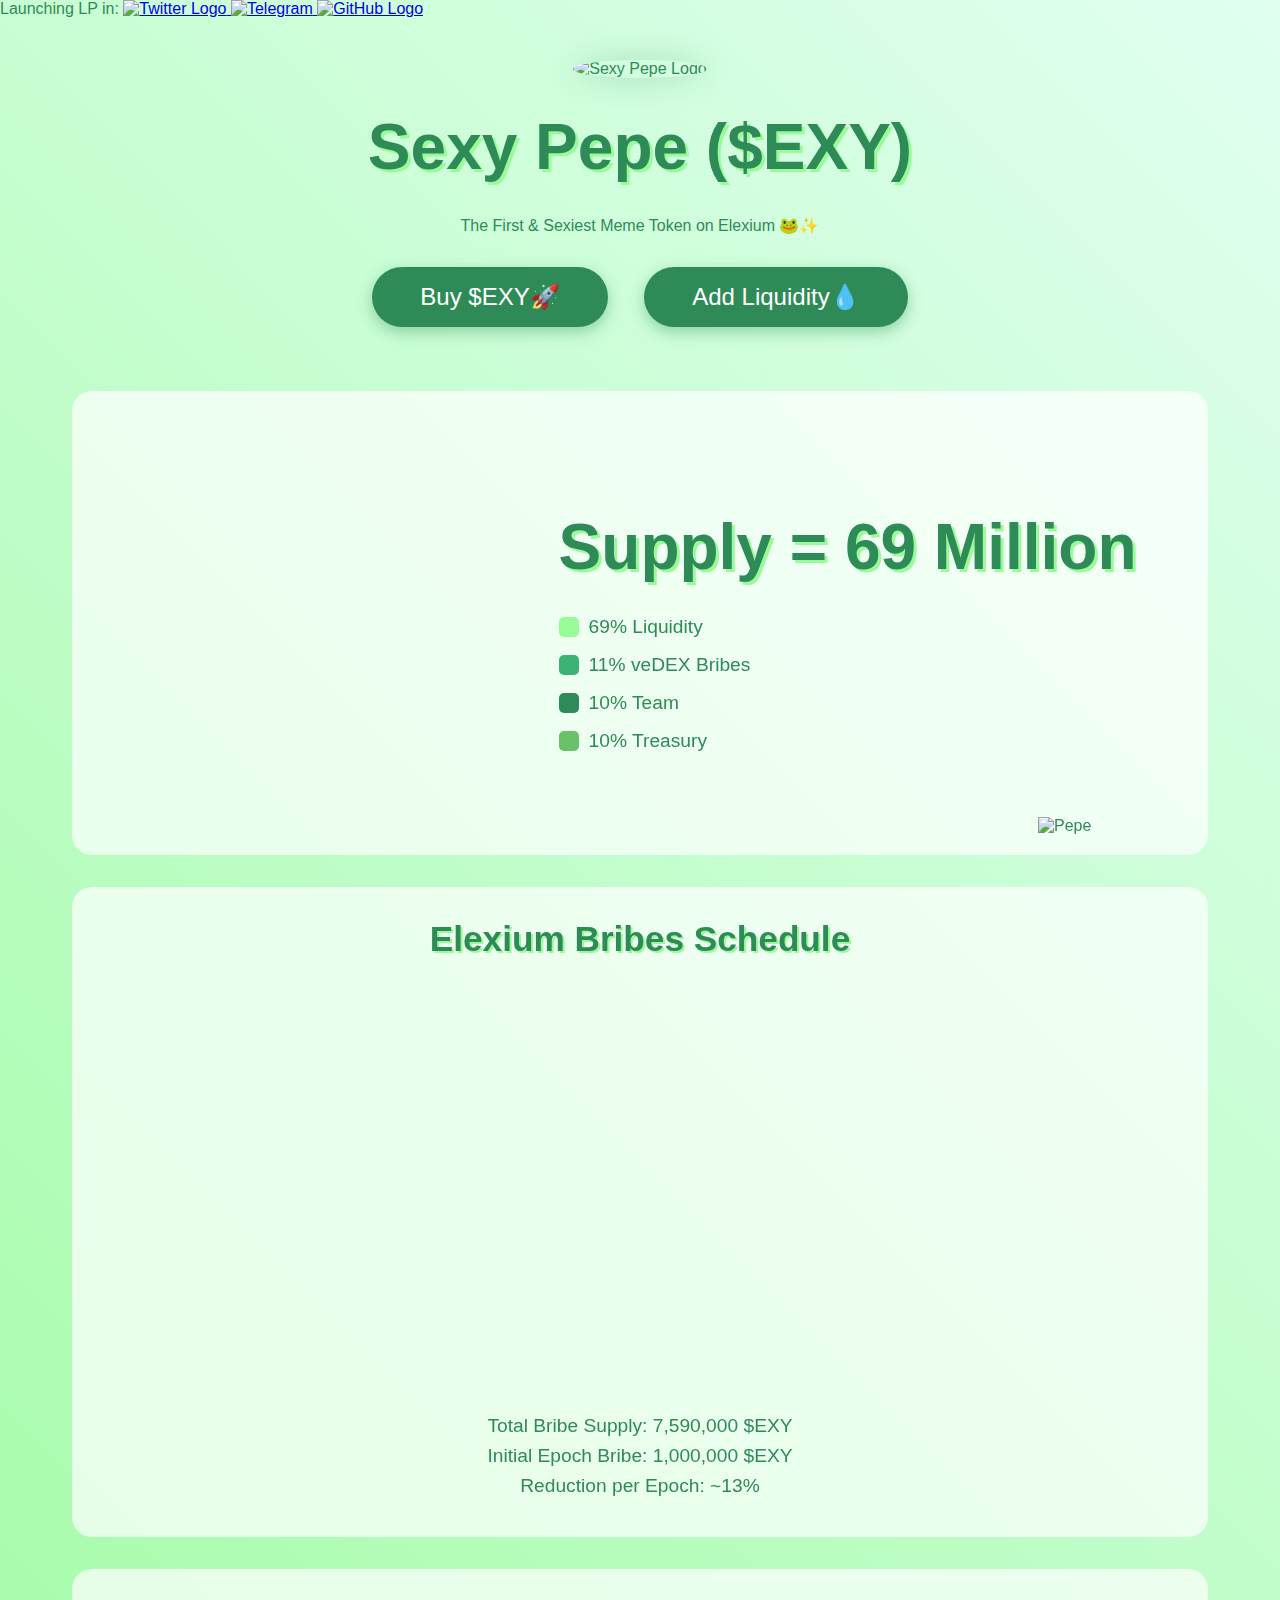
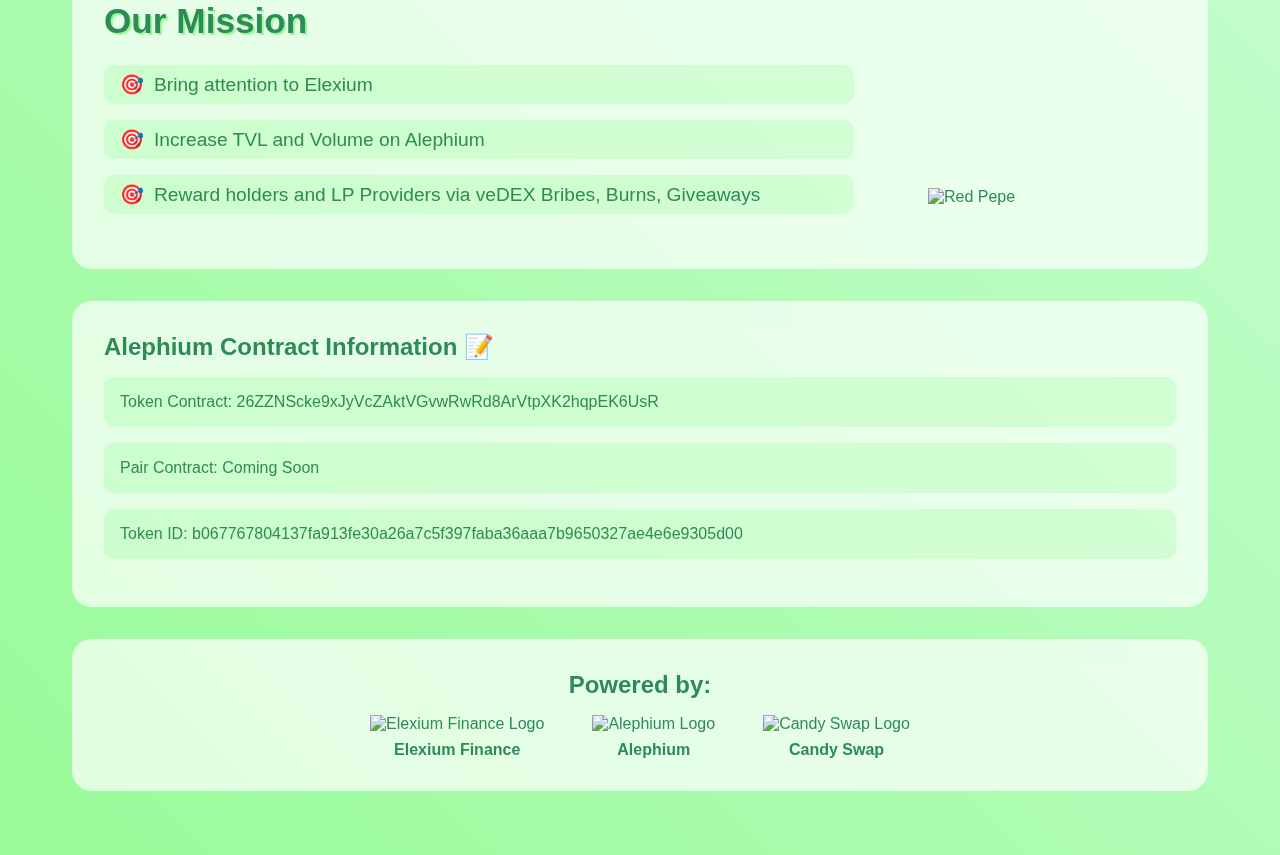
==== index.html @ bc7f22e4 "Update index.html" ====
<!DOCTYPE html>
<html lang="en">
    
<head>
    <meta charset="UTF-8">
    <meta name="viewport" content="width=device-width, initial-scale=1.0">
    <title>$EXY | Sexy Pepe</title>

    <!-- External Scripts and Styles -->
    <script src="https://cdnjs.cloudflare.com/ajax/libs/Chart.js/3.9.1/chart.min.js"></script>
    <link rel="stylesheet" href="./styles.css">

    <!-- Favicon and Apple Touch Icon -->
    <link rel="shortcut icon" type="image/x-icon" href="https://github.com/wizard-ron17/rondex/blob/main/400x400.png?raw=true">
    <link rel="apple-touch-icon" sizes="180x180" href="https://github.com/wizard-ron17/rondex/blob/main/400x400.png?raw=true">

    <!-- Basic Meta Tags for SEO -->
    <meta name="description" content="Explore $EXY, the hottest token Alephium!">
    <meta name="keywords" content="Sexy Pepe, meme token, cryptocurrency, $EXY">
    <meta name="author" content="ron_kda">

    <!-- Open Graph Meta Tags (for Social Media Embeds) -->
    <meta property="og:type" content="website">
    <meta property="og:url" content="https://example.com/page-url">
    <meta property="og:title" content="Sexy Pepe | $EXY">
    <meta property="og:description" content="Explore $EXY, the hottest token Alephium!">
    <meta property="og:image" content="https://github.com/wizard-ron17/rondex/blob/main/SexyPepeCard.png?raw=true">
    <meta property="og:site_name" content="$EXY - Sexy Pepe Token">
    <meta property="og:locale" content="en_US">

    <!-- Twitter Card Meta Tags -->
    <meta name="twitter:card" content="summary_large_image">
    <meta name="twitter:url" content="https://sexy-pepe.xyz">
    <meta name="twitter:title" content="Sexy Pepe | $EXY">
    <meta name="twitter:description" content="Explore $EXY, the hottest token Alephium!">
    <meta name="twitter:image" content="https://github.com/wizard-ron17/rondex/blob/main/SexyPepeCard.png?raw=true">
    <meta name="twitter:site" content="@SexyPepeALPH">

</head>

    
<body>
  <div class="banner">
        <span>Launching LP in: </span><span id="countdown"></span>
        
        <!-- Social Links -->
        <a href="https://x.com/sexypepealph" target="_blank" aria-label="Twitter">
            <img src="https://loodibee.com/wp-content/uploads/Twitter-X-Logo.png" alt="Twitter Logo" class="social-icon">
        </a>
        <a href="https://t.me/sexypepealph" target="_blank" aria-label="Telegram">
            <img src="https://vladsydorchuk.github.io/htmlcssjs_introduce/images/telegram.png" alt="Telegram" class="social-icon">
        </a>
        <a href="https://github.com/wizard-ron17/SexyPepe/tree/main" target="_blank" aria-label="GitHub">
            <img src="https://cdn-icons-png.flaticon.com/512/25/25231.png" alt="GitHub Logo" class="social-icon">
        </a>
    </div>

    <div class="container">
        
        <div class="hero">
            <img src="https://github.com/alephium/token-list/blob/master/logos/EXY.png?raw=true" alt="Sexy Pepe Logo" class="logo">
            <h1>Sexy Pepe ($EXY)</h1>
            <p class="subtitle">The First & Sexiest Meme Token on Elexium 🐸✨</p>
        </div>
      
        <div style="text-align: center;">
            <a href="https://www.elexium.finance/swap?tokenB=26ZZNScke9xJyVcZAktVGvwRwRd8ArVtpXK2hqpEK6UsR" class="buy-button">Buy $EXY🚀</a>
            <a href="https://www.elexium.finance/liquidity?tokenA=28LgMeQGdvtXfsvWhpNNVx1DoSiz7TzrATv9qxMQP5is9&tokenB=b067767804137fa913fe30a26a7c5f397faba36aaa7b9650327ae4e6e9305d00&stable=false" class="buy-button">Add Liquidity💧</a>
        </div>

        <div class="tokenomics">
    <div class="chart-container">
        <canvas id="tokenomicsChart"></canvas>
    </div>
    <div class="tokenomics-legend">
        <h1>Supply = 69 Million</h1>
        <div class="legend-item">
            <div class="legend-color" style="background: #98FB98"></div>
            <span>69% Liquidity</span>
        </div>
        <div class="legend-item">
            <div class="legend-color" style="background: #3CB371"></div>
            <span>11% veDEX Bribes</span>
        </div>
        <div class="legend-item">
            <div class="legend-color" style="background: #2E8B57"></div>
            <span>10% Team</span>
        </div>
        <div class="legend-item">
            <div class="legend-color" style="background: #69c269"></div>
            <span>10% Treasury</span>
        </div>
    </div>
    <img src="https://github.com/wizard-ron17/rondex/blob/main/naked-pepe.png?raw=true" alt="Pepe" class="pepe-image">
</div>
      
      <!-- Add this after the hero section -->

<!-- Add this before the contracts section -->
<div class="bribes-section">
    <h2>Elexium Bribes Schedule</h2>
    <div class="chart-wrapper">
        <canvas id="bribesChart"></canvas>
    </div>
    <div class="bribes-info">
        <p>Total Bribe Supply: 7,590,000 $EXY</p>
        <p>Initial Epoch Bribe: 1,000,000 $EXY</p>
        <p>Reduction per Epoch: ~13%</p>
    </div>
</div>
      
      <div class="mission">
    <div class="mission-content">
        <h2>Our Mission</h2>
        <ul class="mission-list">
            <li>Bring attention to Elexium</li>
            <li>Increase TVL and Volume on Alephium</li>
            <li>Reward holders and LP Providers via veDEX Bribes, Burns, Giveaways</li>
        </ul>
    </div>
    <img src="https://github.com/wizard-ron17/rondex/blob/main/red-pretty-pepe.png?raw=true" alt="Red Pepe" class="red-pepe">
</div>

        <div class="contracts">
            <h2>Alephium Contract Information 📝</h2>
            <div class="contract-item" onclick="copyToClipboard('26ZZNScke9xJyVcZAktVGvwRwRd8ArVtpXK2hqpEK6UsR')">
                Token Contract: 26ZZNScke9xJyVcZAktVGvwRwRd8ArVtpXK2hqpEK6UsR
            </div>
            <div class="contract-item" onclick="copyToClipboard('Coming Soon')">
                Pair Contract: Coming Soon
            </div>
            <div class="contract-item" onclick="copyToClipboard('b067767804137fa913fe30a26a7c5f397faba36aaa7b9650327ae4e6e9305d00')">
                Token ID: b067767804137fa913fe30a26a7c5f397faba36aaa7b9650327ae4e6e9305d00
            </div>
        </div>

        <div class="powered-by">
            <h2>Powered by:</h2>
            <div class="partners">
                <a href="https://www.elexium.finance/" class="partner">
                    <img src="https://raw.githubusercontent.com/alephium/token-list/master/logos/EX.png" alt="Elexium Finance Logo">
                    <div class="partner-name">Elexium Finance</div>
                </a>
                <a href="https://alephium.org" class="partner">
                    <img src="https://avatars.githubusercontent.com/u/38327433?s=280&v=4" alt="Alephium Logo">
                    <div class="partner-name">Alephium</div>
                </a>
                <a href="https://candyswap.gg" class="partner">
                    <img src="https://candyswap.gg/_next/image?url=%2Ffavicon.png&w=128&q=75" alt="Candy Swap Logo">
                    <div class="partner-name">Candy Swap</div>
                </a>
            </div>
        </div>

    </div>

    <script src="./script.js"></script>
    
</body>
</html>
---- styles.css ----
* {
    margin: 0;
    padding: 0;
    box-sizing: border-box;
    font-family: 'Arial', sans-serif;
}

body {
    background: linear-gradient(45deg, #98FB98, #E0FFF0);
    color: #2E8B57;
    min-height: 100vh;
}

.container {
    max-width: 1200px;
    margin: 0 auto;
    padding: 2rem;
}

.hero {
    text-align: center;
    padding: 0 0;
    animation: float 3s ease-in-out infinite;
}

@keyframes float {
    0% { transform: translateY(0px); }
    50% { transform: translateY(-20px); }
    100% { transform: translateY(0px); }
}

.logo {
    width: 200px;
    height: 200px;
    margin: 0 auto;
    margin-top: 10px;
    border-radius: 50%;
    box-shadow: 0 0 30px rgba(46,139,87,0.3);
}

h1 {
    font-size: 4rem;
    margin: 2rem 0;
    text-shadow: 3px 3px 0px #98FB98;
}

.tokenomics {
    background: rgba(255,255,255,0.7);
    backdrop-filter: blur(10px);
    border-radius: 20px;
    padding: 2rem;
    margin: 2rem 0;
    display: flex;
    align-items: center;
    justify-content: space-around;
    flex-wrap: wrap;
    position: relative;
}
      
.pepe-image {
    position: absolute;
    bottom: 20px;
    right: 20px;
    width: 150px;
    height: auto;
    pointer-events: none;  /* Prevents image from interfering with interactions */
    z-index: 1;  /* Ensures image stays above other content */
}

.chart-container {
    width: 400px;
    height: 400px;
    position: relative;
}

.tokenomics-legend {
    padding: 2rem;
}

/* Add to your existing CSS */
.social-links {
    display: flex;
    justify-content: center;
    gap: 2rem;
    margin: 2rem 0;
}

.social-button {
    display: flex;
    align-items: center;
    gap: 0.5rem;
    padding: 0.8rem 2rem;
    background: #2E8B57;
    color: white;
    text-decoration: none;
    border-radius: 50px;
    transition: all 0.3s;
    box-shadow: 0 5px 15px rgba(46,139,87,0.4);
}

.social-button:hover {
    transform: translateY(-3px);
    box-shadow: 0 8px 20px rgba(46,139,87,0.6);
}

.social-button img {
    width: 24px;
    height: 24px;
}

.bribes-section {
    background: rgba(255,255,255,0.7);
    backdrop-filter: blur(10px);
    border-radius: 20px;
    padding: 2rem;
    margin: 2rem 0;
}

.bribes-section h2 {
    text-align: center;
    color: #2E8B57;
    font-size: 2.2rem;
    margin-bottom: 1.5rem;
    text-shadow: 2px 2px 0px #98FB98;
}

.chart-wrapper {
    width: 100%;
    height: 400px;
    position: relative;
    margin-bottom: 2rem;
}

.bribes-info {
    text-align: center;
    font-size: 1.2rem;
    color: #2E8B57;
}

.bribes-info p {
    margin: 0.5rem 0;
}

/* Mobile styles */
@media (max-width: 768px) {
    .social-links {
        flex-direction: column;
        align-items: center;
        gap: 1rem;
    }

    .social-button {
        width: 80%;
        justify-content: center;
    }

    .chart-wrapper {
        height: 300px;
    }

    .bribes-section h2 {
        font-size: 1.8rem;
    }

    .bribes-info {
        font-size: 1rem;
    }
}
      
.mission {
    background: rgba(255,255,255,0.7);
    backdrop-filter: blur(10px);
    border-radius: 20px;
    padding: 2rem;
    margin: 2rem 0;
    position: relative;
    overflow: hidden;
    min-height: 300px;
}

.mission-content {
    position: relative;
    z-index: 2;
    max-width: 70%;
}

.mission h2 {
    color: #2E8B57;
    font-size: 2.2rem;
    margin-bottom: 1.5rem;
    text-shadow: 2px 2px 0px #98FB98;
}

.mission-list {
    list-style: none;
}

.mission-list li {
    display: flex;
    align-items: center;
    margin: 1rem 0;
    font-size: 1.2rem;
    color: #2E8B57;
    padding: 0.5rem 1rem;
    background: rgba(152,251,152,0.3);
    border-radius: 10px;
    transition: transform 0.3s ease;
}

.mission-list li:hover {
    transform: translateX(10px);
}

.mission-list li::before {
    content: "🎯";
    margin-right: 10px;
}

.red-pepe {
    position: absolute;
    top: 76%;
    right: 30px;
    transform: translateY(-50%);
    width: 250px;
    height: auto;
    z-index: 1;
}

.legend-item {
    display: flex;
    align-items: center;
    margin: 1rem 0;
    font-size: 1.2rem;
}

.legend-color {
    width: 20px;
    height: 20px;
    margin-right: 10px;
    border-radius: 5px;
}

.contracts {
    background: rgba(255,255,255,0.7);
    backdrop-filter: blur(10px);
    border-radius: 20px;
    padding: 2rem;
    margin: 2rem 0;
}

.contract-item {
    background: rgba(152,251,152,0.3);
    padding: 1rem;
    border-radius: 10px;
    margin: 1rem 0;
    cursor: pointer;
    transition: all 0.3s;
    word-break: break-all;
}

.contract-item:hover {
    background: rgba(152,251,152,0.5);
}

.buy-button {
    display: inline-block;
    padding: 1rem 3rem;
    font-size: 1.5rem;
    background: #2E8B57;
    color: white;
    text-decoration: none;
    border-radius: 50px;
    margin: 2rem 1rem;
    transition: all 0.3s;
    box-shadow: 0 5px 15px rgba(46,139,87,0.4);
}

.buy-button:hover {
    transform: translateY(-3px);
    box-shadow: 0 8px 20px rgba(46,139,87,0.6);
}

.powered-by {
    background: rgba(255,255,255,0.7);
    backdrop-filter: blur(10px);
    border-radius: 20px;
    padding: 2rem;
    margin: 2rem 0;
    text-align: center;
}

.partners {
    display: flex;
    justify-content: center;
    align-items: center;
    gap: 3rem;
    margin-top: 1rem;
}

.partner {
    text-decoration: none;
    color: #2E8B57;
    transition: transform 0.3s;
}

.partner:hover {
    transform: scale(1.1);
}

.partner img {
    width: 100px;
    height: 100px;
    object-fit: contain;
    margin-bottom: 0.5rem;
}

.partner-name {
    text-align: center;
    font-weight: bold;
}

/* Mobile Styles */
@media (max-width: 768px) {
    .container {
        padding: 1rem;
    }

    h1 {
        font-size: 2.5rem;
        margin: 1rem 0;
    }

    .logo {
        width: 150px;
        height: 150px;
    }

    .chart-container {
        width: 100%;
        max-width: 300px;
        height: 300px;
    }

    .tokenomics {
        padding: 1rem;
        flex-direction: column;
        align-items: center;
    }
  
    .pepe-image {
            width: 100px;
            bottom: 10px;
            right: 10px;
    }

    .tokenomics-legend {
        padding: 1rem 0;
        width: 100%;
        text-align: left;
    }

    .tokenomics-legend h1 {
        font-size: 1.8rem;
    }

    .legend-item {
        font-size: 1rem;
    }
  
    .mission-content {
        max-width: 100%;
    }

    .mission h2 {
        font-size: 1.8rem;
    }

    .mission-list li {
        font-size: 1rem;
    }

    .red-pepe {
        width: 120px;
        top: 15%;
    }

    .buy-button {
        padding: 0.8rem 2rem;
        font-size: 1.2rem;
        margin: 1rem 0.5rem;
        display: inline-block;
        width: calc(50% - 1rem);
        text-align: center;
    }

    .partners {
        gap: 1.5rem;
    }

    .partner img {
        width: 80px;
        height: 80px;
    }

    .partner-name {
        font-size: 0.9rem;
    }

    .contracts {
        padding: 1rem;
    }

    .contract-item {
        padding: 0.8rem;
        font-size: 0.9rem;
        word-break: break-all;
        white-space: normal;
        overflow-wrap: break-word;
    }
}

@media (max-width: 480px) {
    h1 {
        font-size: 2rem;
    }

    .logo {
        width: 120px;
        height: 120px;
    }

    .buy-button {
        width: 100%;
        margin: 0.5rem 0;
    }

    .partner img {
        width: 60px;
        height: 60px;
    }

    .chart-container {
        height: 250px;
        max-width: 280px;
    }

    .tokenomics-legend h1 {
        font-size: 1.5rem;
    }
}
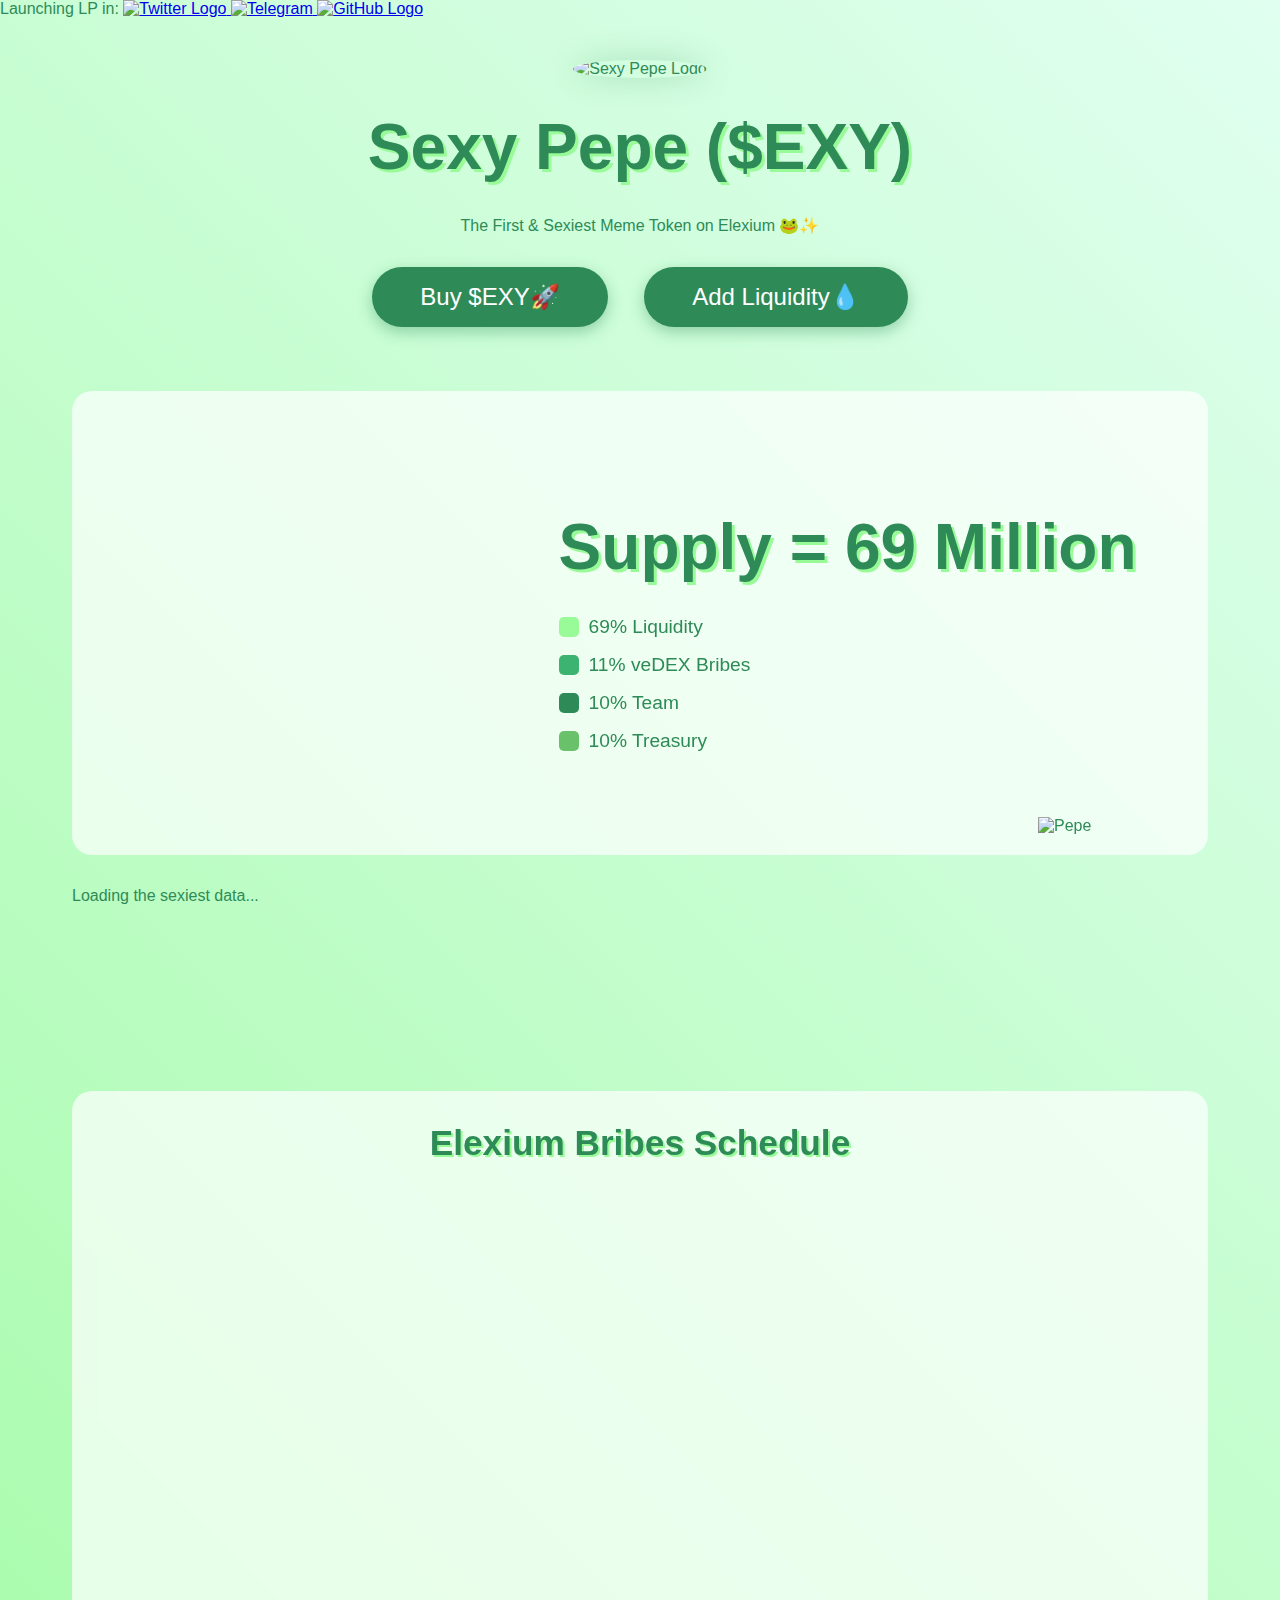
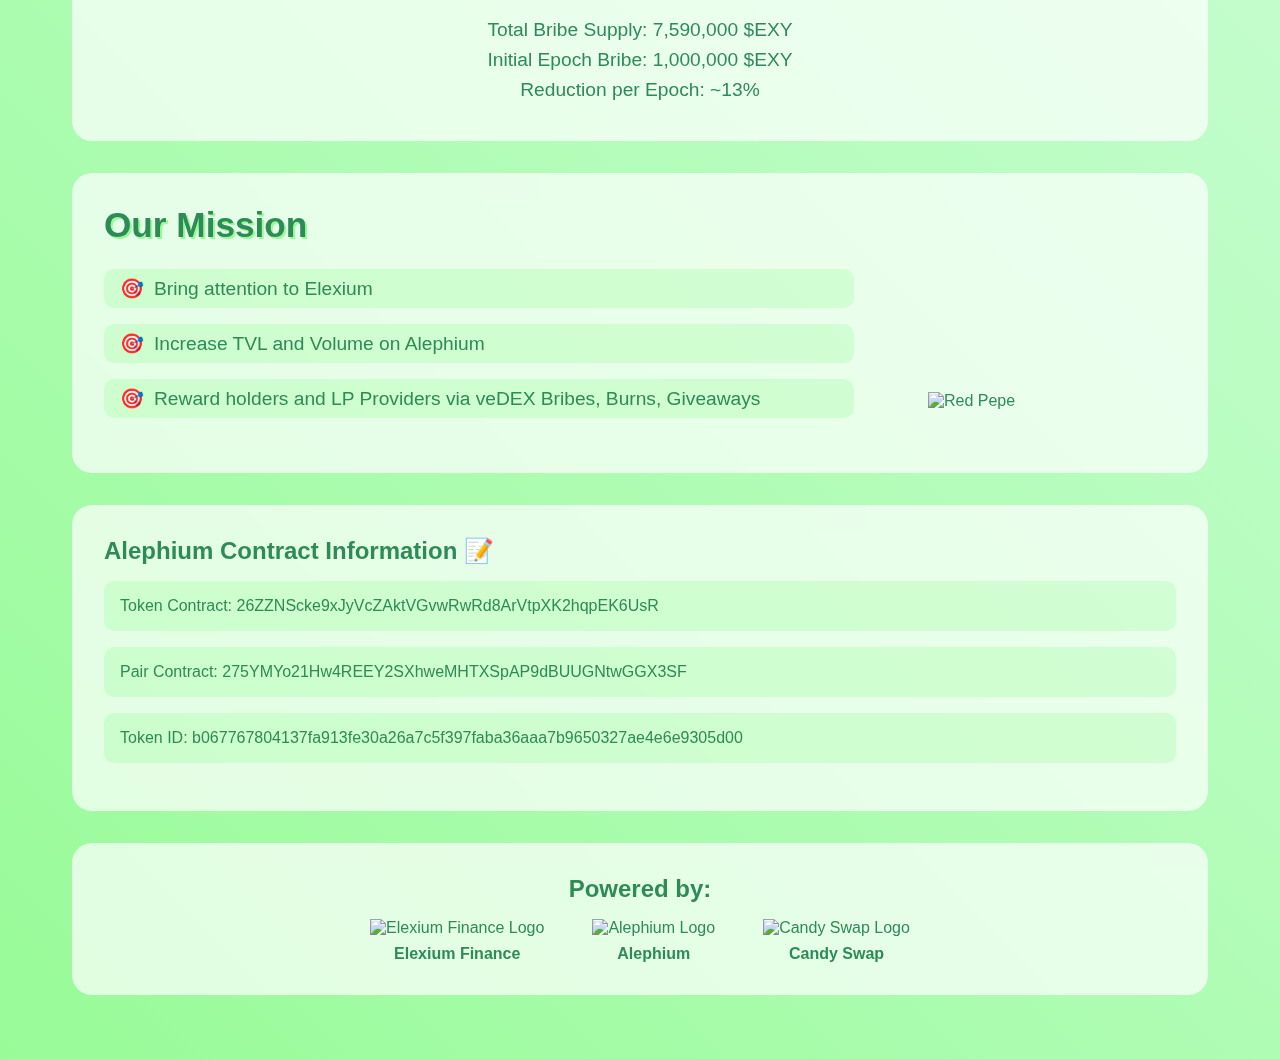
==== commit d74f438b: "price chart" ====
--- a/index.html
+++ b/index.html
@@ -65,7 +65,7 @@
       
         <div style="text-align: center;">
             <a href="https://www.elexium.finance/swap?tokenB=26ZZNScke9xJyVcZAktVGvwRwRd8ArVtpXK2hqpEK6UsR" class="buy-button">Buy $EXY🚀</a>
-            <a href="https://www.elexium.finance/liquidity?tokenA=28LgMeQGdvtXfsvWhpNNVx1DoSiz7TzrATv9qxMQP5is9&tokenB=b067767804137fa913fe30a26a7c5f397faba36aaa7b9650327ae4e6e9305d00&stable=false" class="buy-button">Add Liquidity💧</a>
+            <a href="https://www.elexium.finance/liquidity/add?tokenA=26ZZNScke9xJyVcZAktVGvwRwRd8ArVtpXK2hqpEK6UsR&tokenB=28LgMeQGdvtXfsvWhpNNVx1DoSiz7TzrATv9qxMQP5is9&stable=false" class="buy-button">Add Liquidity💧</a>
         </div>
 
         <div class="tokenomics">
@@ -94,7 +94,11 @@
     <img src="https://github.com/wizard-ron17/rondex/blob/main/naked-pepe.png?raw=true" alt="Pepe" class="pepe-image">
 </div>
       
-      <!-- Add this after the hero section -->
+<!-- Price Chart -->
+<div class="price-container">
+        <div id="loading" class="loading">Loading the sexiest data...</div>
+        <canvas id="priceChart"></canvas>
+    </div>
 
 <!-- Add this before the contracts section -->
 <div class="bribes-section">
@@ -126,8 +130,8 @@
             <div class="contract-item" onclick="copyToClipboard('26ZZNScke9xJyVcZAktVGvwRwRd8ArVtpXK2hqpEK6UsR')">
                 Token Contract: 26ZZNScke9xJyVcZAktVGvwRwRd8ArVtpXK2hqpEK6UsR
             </div>
-            <div class="contract-item" onclick="copyToClipboard('Coming Soon')">
-                Pair Contract: Coming Soon
+            <div class="contract-item" onclick="copyToClipboard('275YMYo21Hw4REEY2SXhweMHTXSpAP9dBUUGNtwGGX3SF')">
+                Pair Contract: 275YMYo21Hw4REEY2SXhweMHTXSpAP9dBUUGNtwGGX3SF
             </div>
             <div class="contract-item" onclick="copyToClipboard('b067767804137fa913fe30a26a7c5f397faba36aaa7b9650327ae4e6e9305d00')">
                 Token ID: b067767804137fa913fe30a26a7c5f397faba36aaa7b9650327ae4e6e9305d00
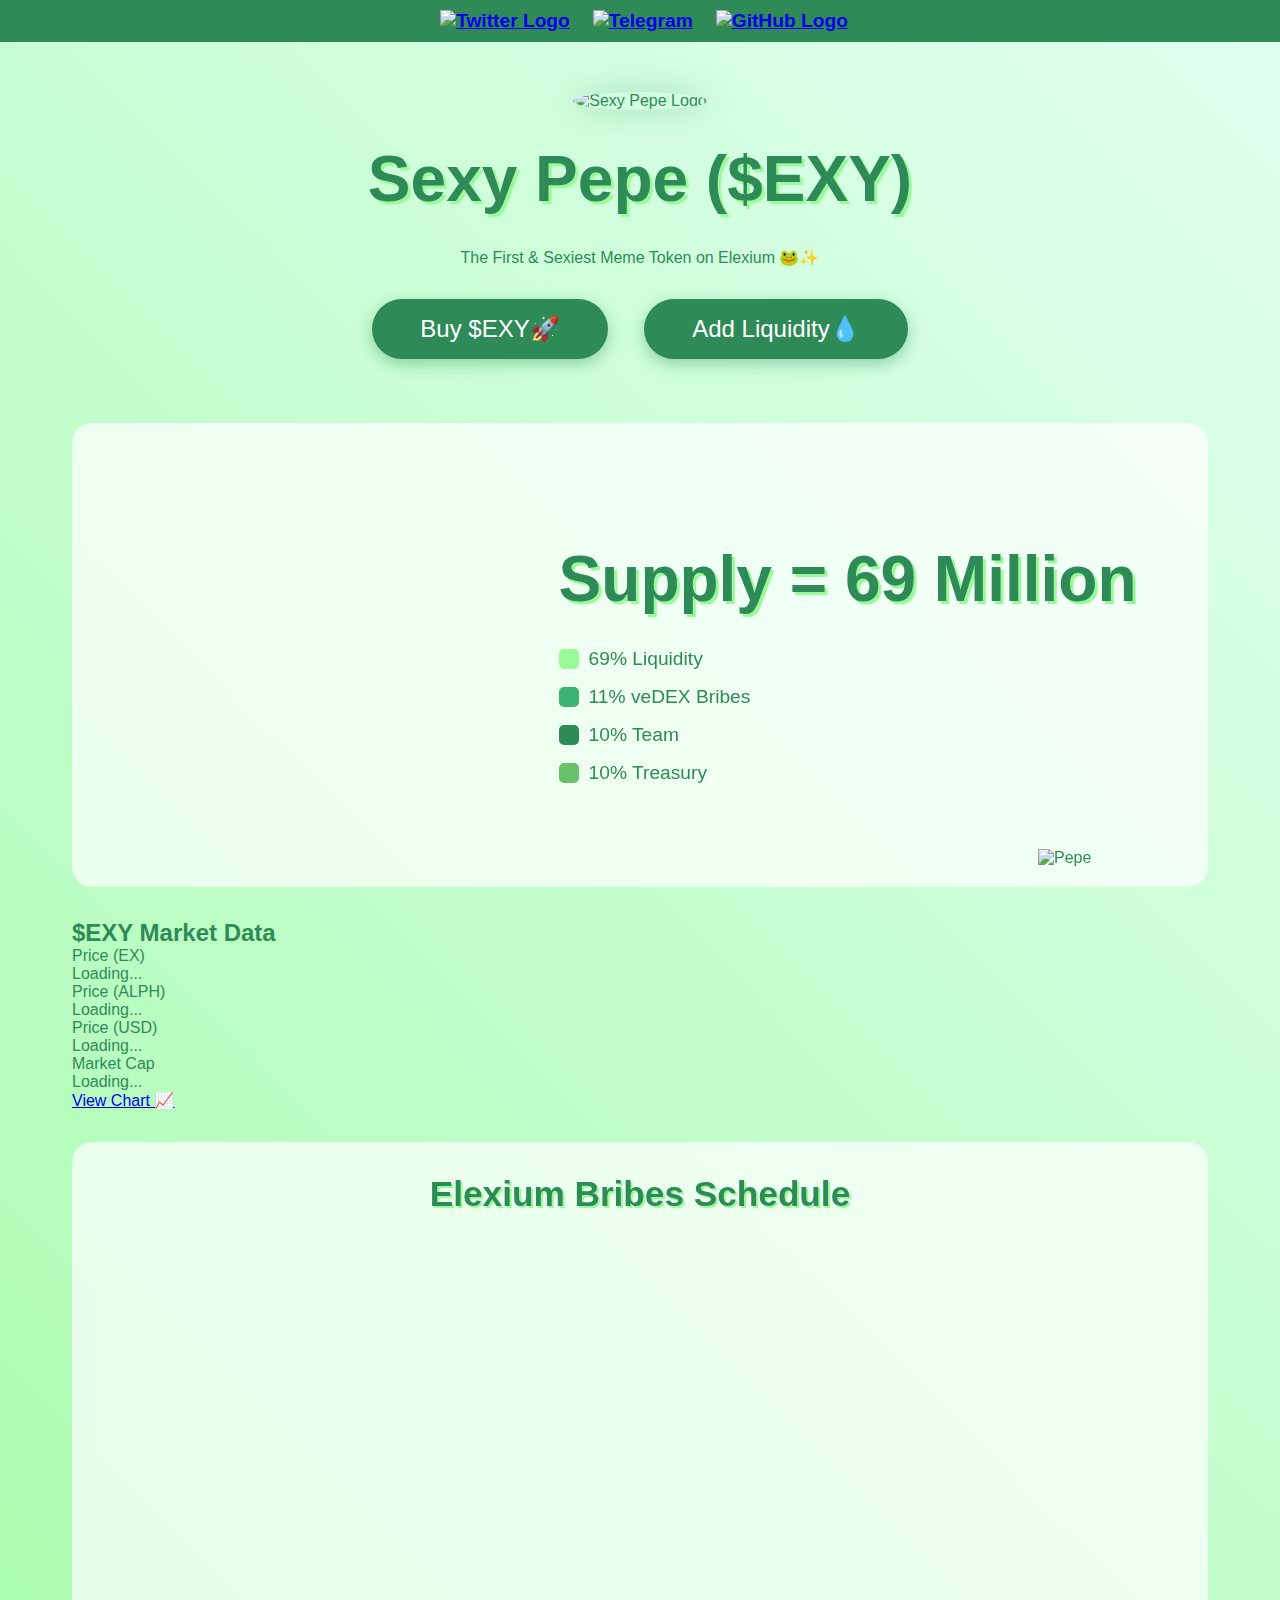
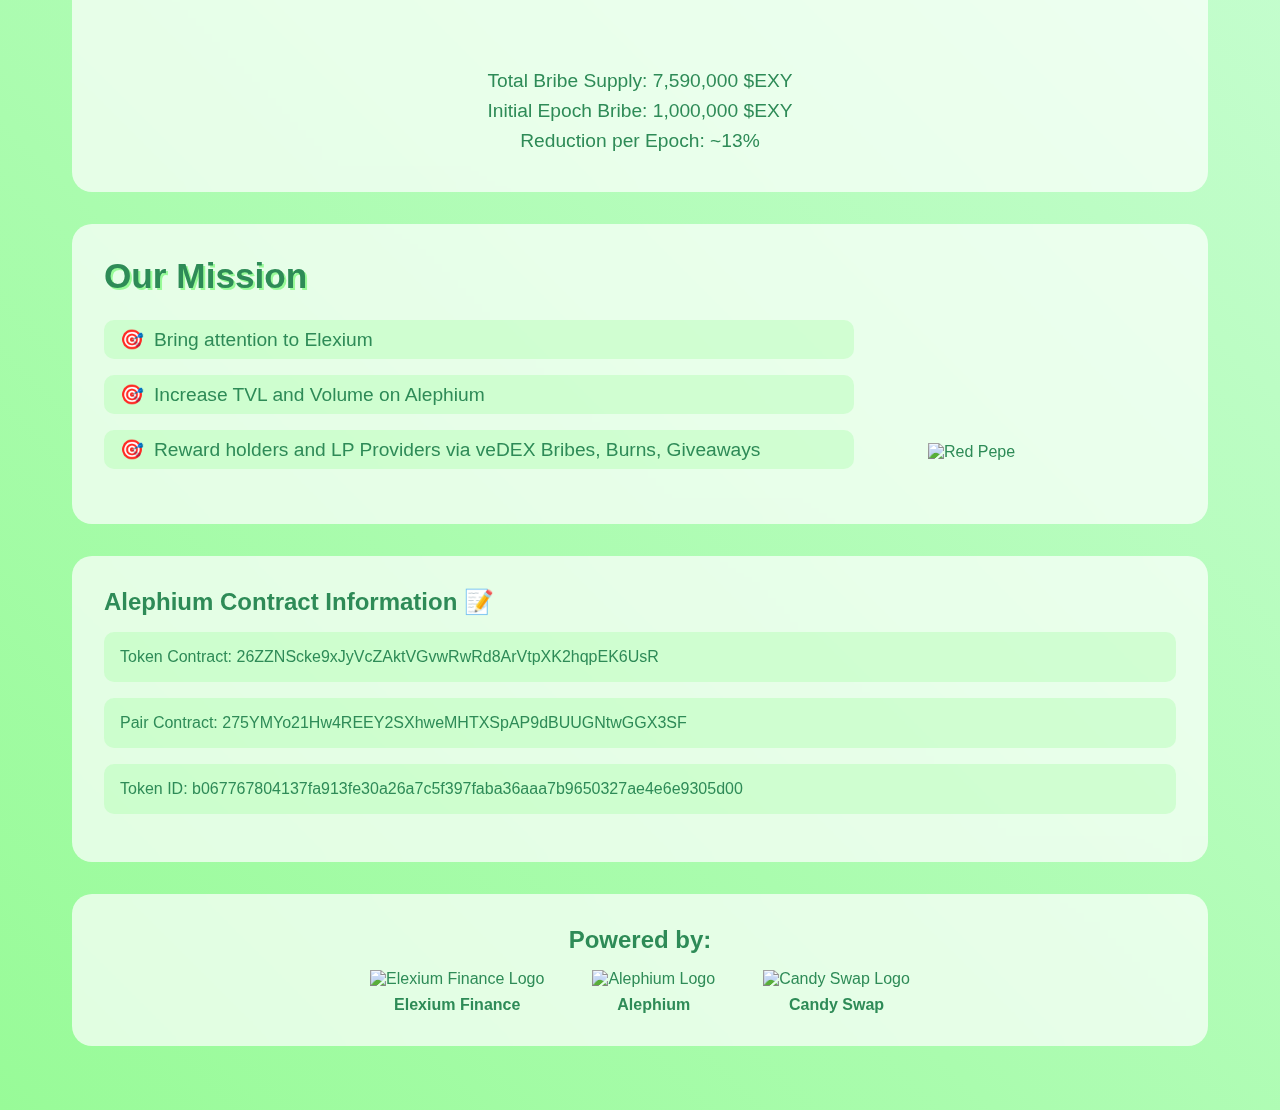
==== commit 0f66cb41: "price container" ====
--- a/index.html
+++ b/index.html
@@ -41,7 +41,6 @@
     
 <body>
   <div class="banner">
-        <span>Launching LP in: </span><span id="countdown"></span>
         
         <!-- Social Links -->
         <a href="https://x.com/sexypepealph" target="_blank" aria-label="Twitter">
@@ -93,12 +92,34 @@
     </div>
     <img src="https://github.com/wizard-ron17/rondex/blob/main/naked-pepe.png?raw=true" alt="Pepe" class="pepe-image">
 </div>
-      
-<!-- Price Chart -->
-<div class="price-container">
-        <div id="loading" class="loading">Loading the sexiest data...</div>
-        <canvas id="priceChart"></canvas>
+           
+<!-- Marketcap -->
+<div class="mc-container">
+    <h2>$EXY Market Data</h2>
+    <div class="price-grid">
+        <div class="price-card">
+            <div class="price-label">Price (EX)</div>
+            <div class="price-value" id="exy-price-ex">Loading...</div>
+        </div>
+        <div class="price-card">
+            <div class="price-label">Price (ALPH)</div>
+            <div class="price-value" id="exy-price-alph">Loading...</div>
+        </div>
+        <div class="price-card">
+            <div class="price-label">Price (USD)</div>
+            <div class="price-value" id="exy-price-usd">Loading...</div>
+        </div>
+        <div class="price-card">
+            <div class="price-label">Market Cap</div>
+            <div class="price-value" id="market-cap">Loading...</div>
+        </div>
     </div>
+    <div class="chart-button-container">
+        <a href="https://sexy-pepe.xyz/chart/" class="chart-button">
+            View Chart 📈
+        </a>
+    </div>
+</div>     
 
 <!-- Add this before the contracts section -->
 <div class="bribes-section">
--- a/styles.css
+++ b/styles.css
@@ -11,6 +11,37 @@
     min-height: 100vh;
 }
 
+/* Banner Style */
+.banner {
+    background-color: #2E8B57;
+    color: #fff;
+    text-align: center;
+    padding: 10px;
+    font-size: 1.2rem;
+    font-weight: bold;
+    position: fixed;
+    width: 100%;
+    top: 0;
+    z-index: 2;
+    display: flex;
+    justify-content: center;
+    align-items: center;
+    gap: 15px; /* Space between countdown and icons */
+}
+
+/* Style for social icons */
+.social-icon {
+    width: 24px; /* Adjust icon size as needed */
+    height: 24px;
+    margin-left: 8px;
+    cursor: pointer;
+    transition: transform 0.2s ease;
+}
+
+.social-icon:hover {
+    transform: scale(1.1);
+}
+
 .container {
     max-width: 1200px;
     margin: 0 auto;
@@ -20,6 +51,7 @@
 .hero {
     text-align: center;
     padding: 0 0;
+  padding-top: 50px;
     animation: float 3s ease-in-out infinite;
 }
 
@@ -77,36 +109,22 @@
     padding: 2rem;
 }
 
-/* Add to your existing CSS */
-.social-links {
-    display: flex;
-    justify-content: center;
-    gap: 2rem;
-    margin: 2rem 0;
-}
-
-.social-button {
-    display: flex;
-    align-items: center;
-    gap: 0.5rem;
-    padding: 0.8rem 2rem;
-    background: #2E8B57;
-    color: white;
-    text-decoration: none;
-    border-radius: 50px;
-    transition: all 0.3s;
-    box-shadow: 0 5px 15px rgba(46,139,87,0.4);
-}
-
-.social-button:hover {
-    transform: translateY(-3px);
-    box-shadow: 0 8px 20px rgba(46,139,87,0.6);
-}
-
-.social-button img {
-    width: 24px;
-    height: 24px;
-}
+.price-container {
+            background: rgba(255, 255, 255, 0.9);
+            border-radius: 16px;
+            width: 100%;
+            max-width: 1200px;
+            height: 400px;
+            padding: 1rem;
+            margin: 2rem 0;
+            box-shadow: 0 2px 10px rgba(0, 0, 0, 0.05);
+        }
+        .loading {
+            text-align: center;
+            padding: 10px;
+            color: #4b7355;
+            font-family: Arial, sans-serif;
+        }
 
 .bribes-section {
     background: rgba(255,255,255,0.7);
@@ -324,6 +342,11 @@
     .container {
         padding: 1rem;
     }
+  
+    .banner {
+        font-size: 1rem;
+  
+    }
 
     h1 {
         font-size: 2.5rem;
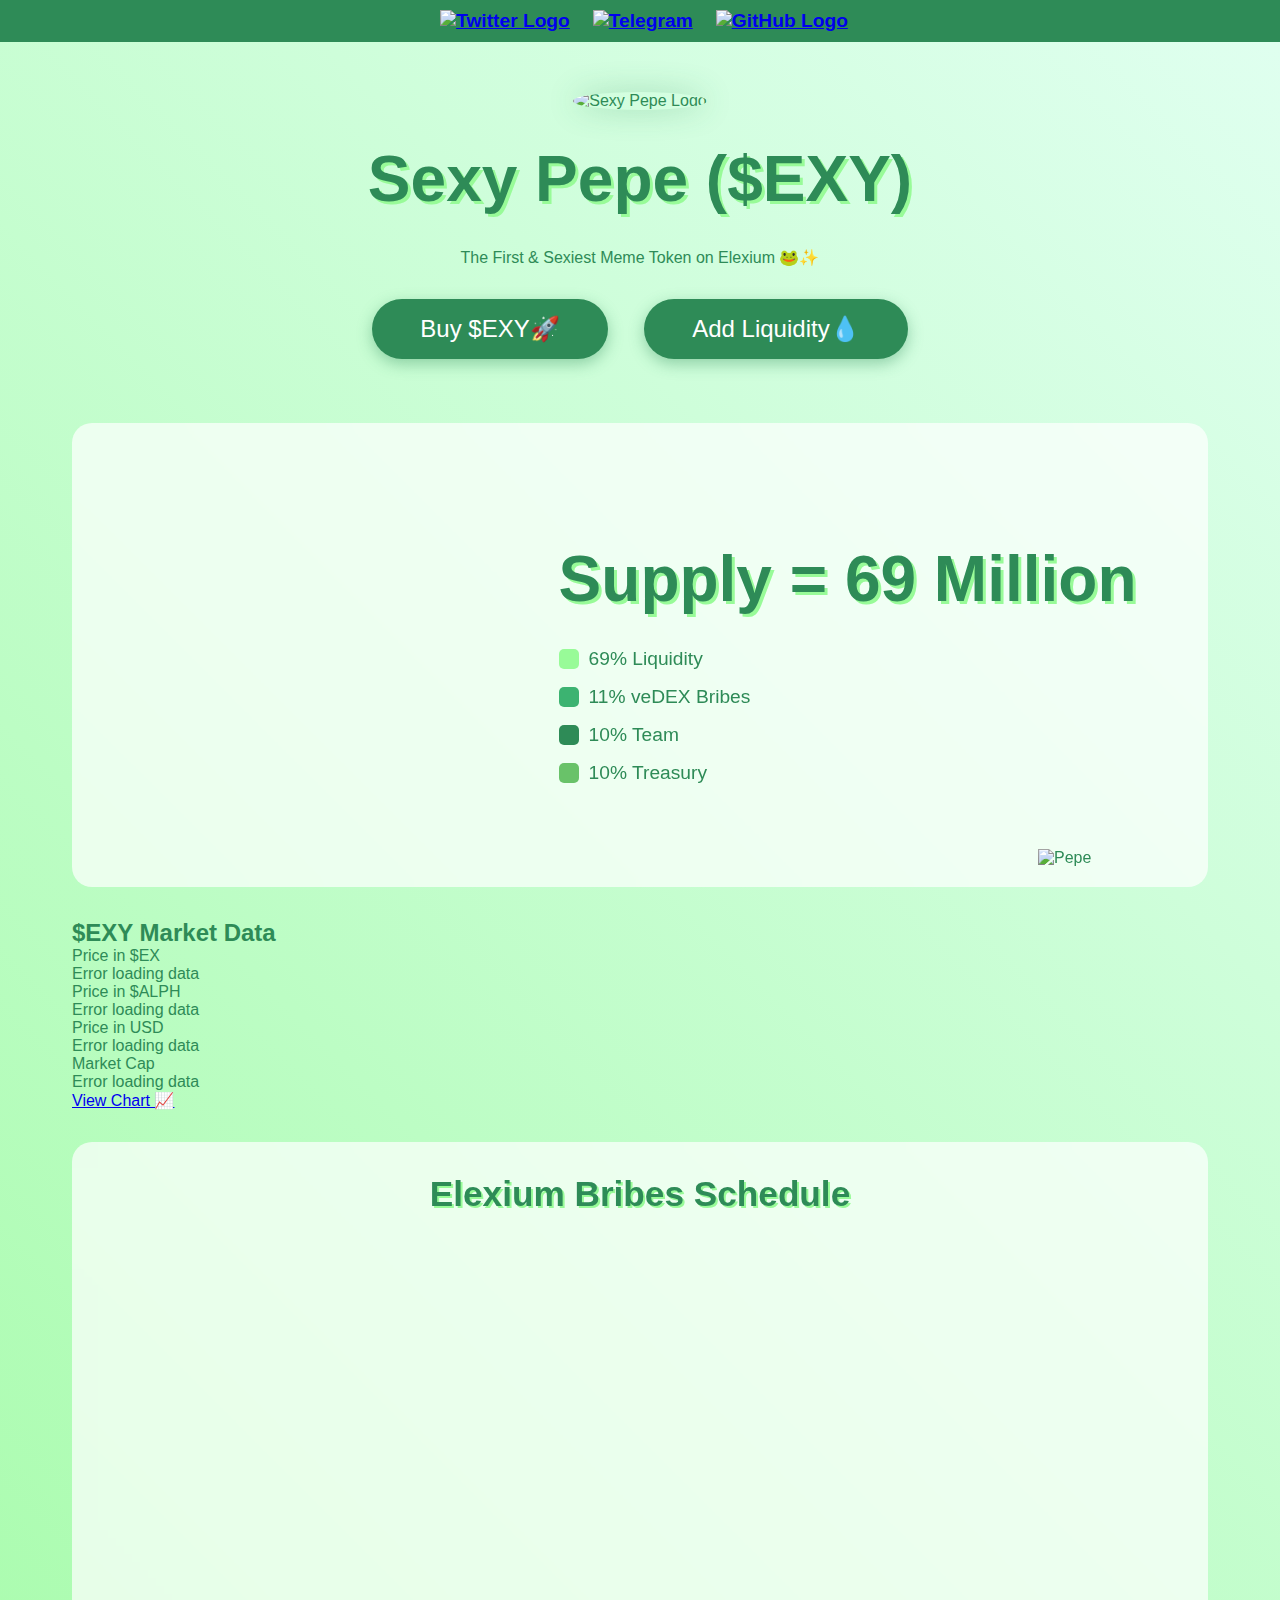
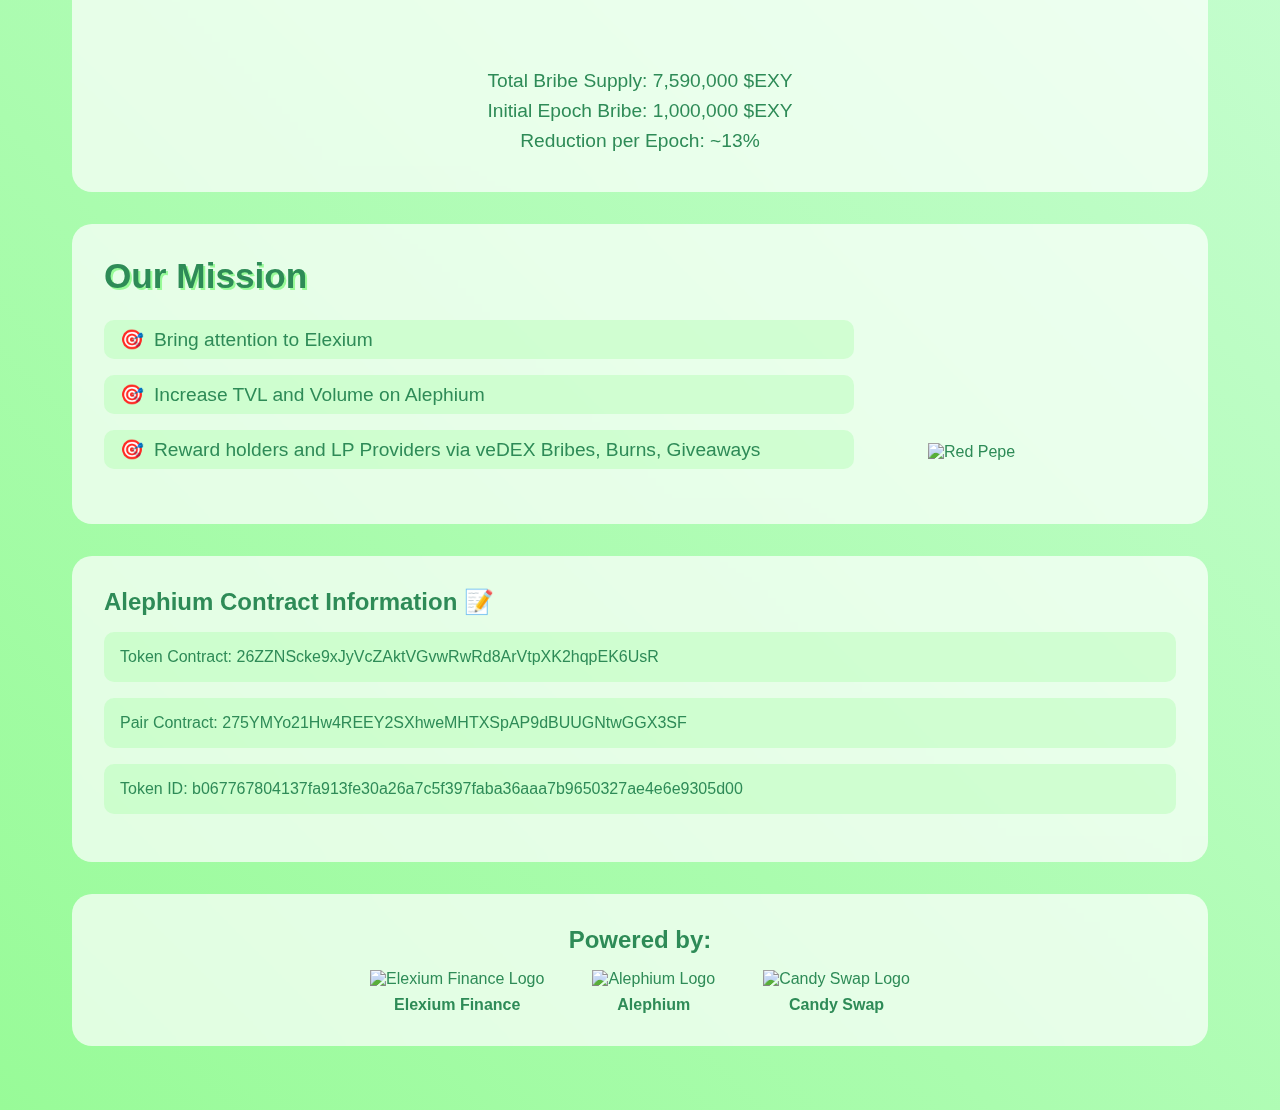
==== commit 3d4e15f9: "Update index.html" ====
--- a/index.html
+++ b/index.html
@@ -98,15 +98,15 @@
     <h2>$EXY Market Data</h2>
     <div class="price-grid">
         <div class="price-card">
-            <div class="price-label">Price (EX)</div>
+            <div class="price-label">Price in $EX</div>
             <div class="price-value" id="exy-price-ex">Loading...</div>
         </div>
         <div class="price-card">
-            <div class="price-label">Price (ALPH)</div>
+            <div class="price-label">Price in $ALPH</div>
             <div class="price-value" id="exy-price-alph">Loading...</div>
         </div>
         <div class="price-card">
-            <div class="price-label">Price (USD)</div>
+            <div class="price-label">Price in USD</div>
             <div class="price-value" id="exy-price-usd">Loading...</div>
         </div>
         <div class="price-card">
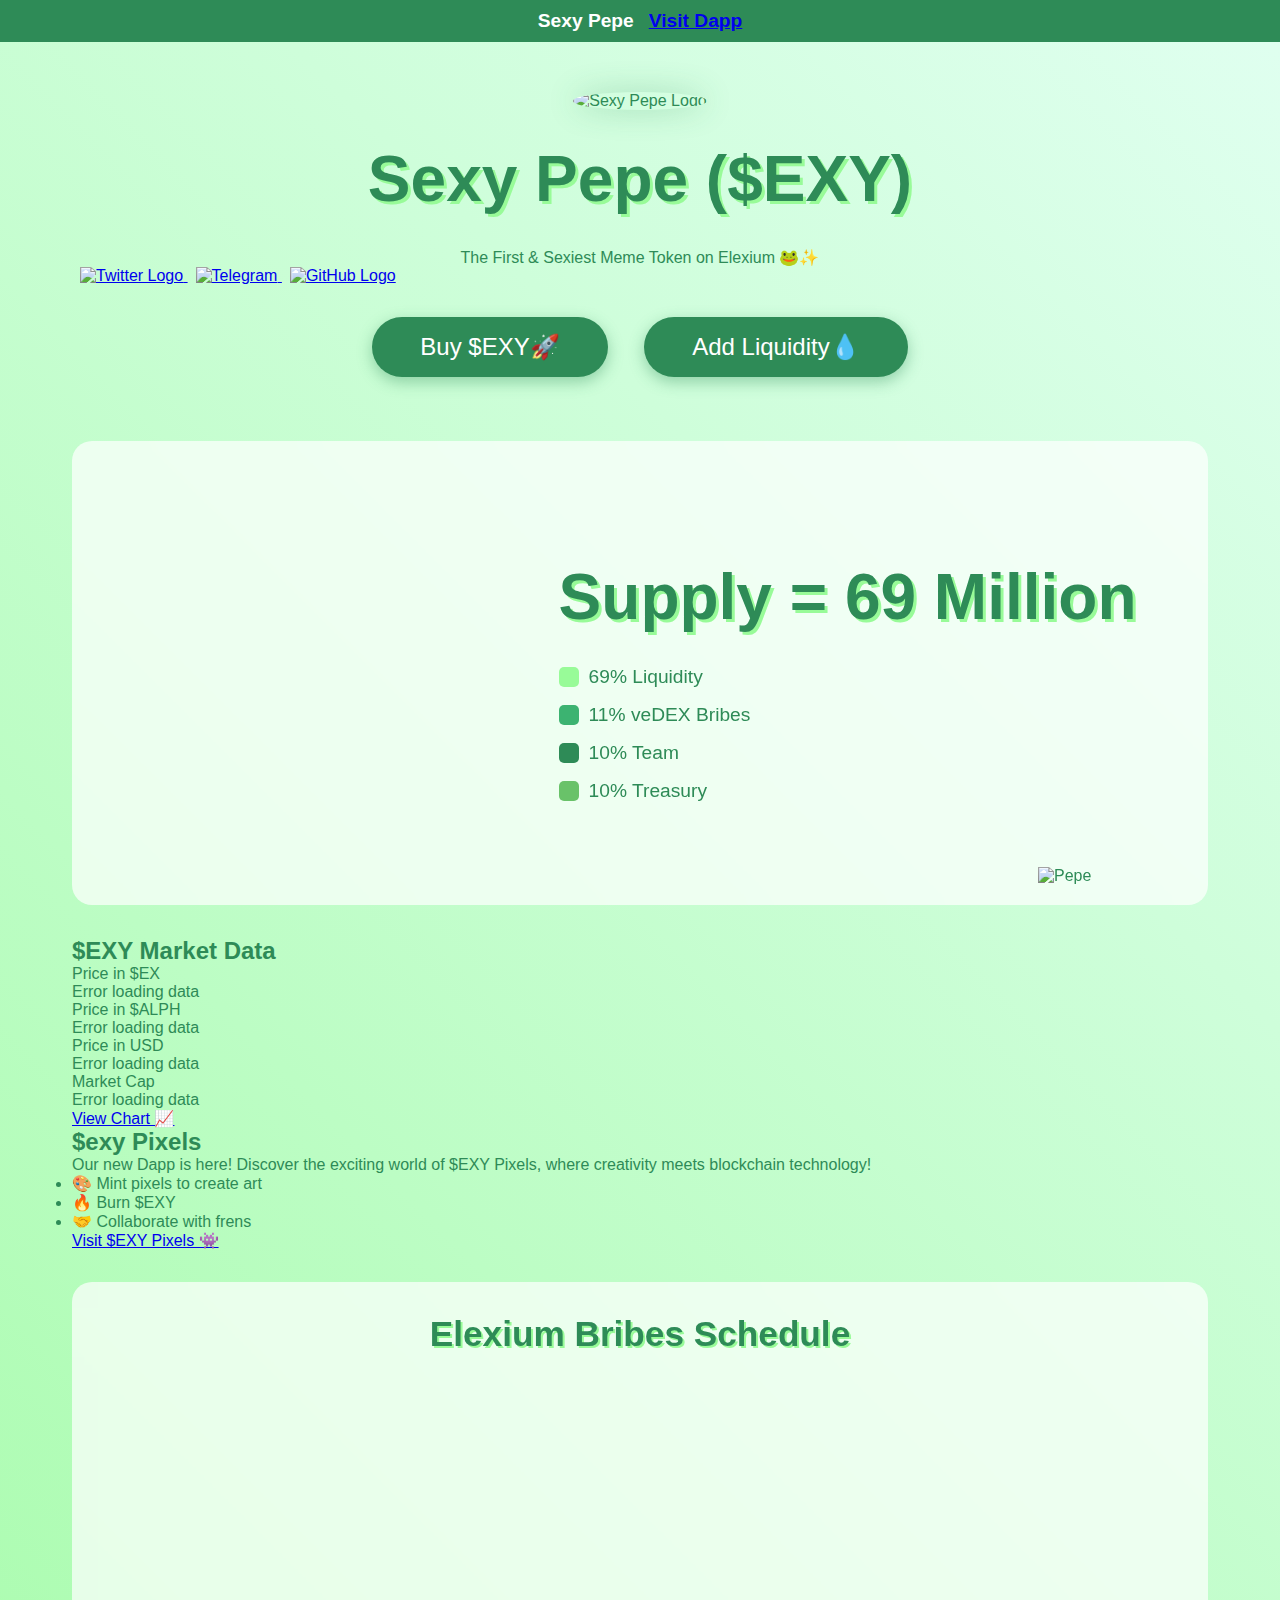
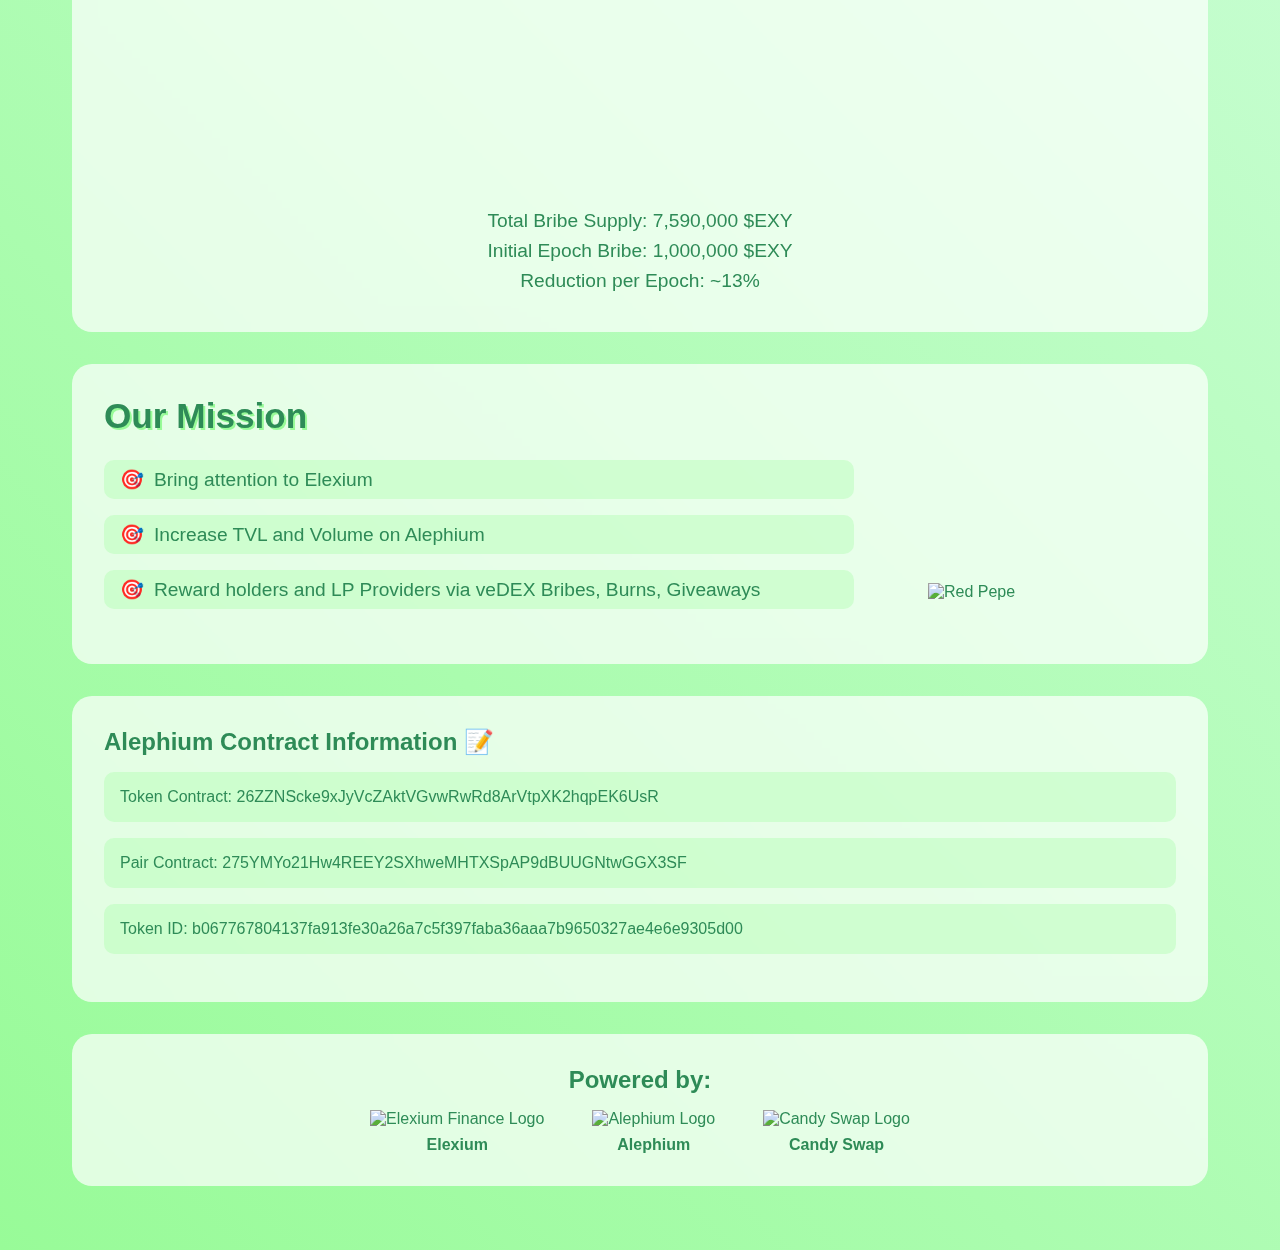
==== commit c43892e1: "Update index.html" ====
--- a/index.html
+++ b/index.html
@@ -23,7 +23,7 @@
     <meta property="og:type" content="website">
     <meta property="og:url" content="https://example.com/page-url">
     <meta property="og:title" content="Sexy Pepe | $EXY">
-    <meta property="og:description" content="Explore $EXY, the hottest token Alephium!">
+    <meta property="og:description" content="Explore $EXY, the hottest token on Alephium!">
     <meta property="og:image" content="https://github.com/wizard-ron17/rondex/blob/main/SexyPepeCard.png?raw=true">
     <meta property="og:site_name" content="$EXY - Sexy Pepe Token">
     <meta property="og:locale" content="en_US">
@@ -41,18 +41,11 @@
     
 <body>
   <div class="banner">
+
+    <h0 style="font-family: 'Genty', sans-serif;">Sexy Pepe</h0>
+    <a href="https://pixels.sexy-pepe.xyz" class="visit-dapp-button">Visit Dapp</a>
         
-        <!-- Social Links -->
-        <a href="https://x.com/sexypepealph" target="_blank" aria-label="Twitter">
-            <img src="https://loodibee.com/wp-content/uploads/Twitter-X-Logo.png" alt="Twitter Logo" class="social-icon">
-        </a>
-        <a href="https://t.me/sexypepealph" target="_blank" aria-label="Telegram">
-            <img src="https://vladsydorchuk.github.io/htmlcssjs_introduce/images/telegram.png" alt="Telegram" class="social-icon">
-        </a>
-        <a href="https://github.com/wizard-ron17/SexyPepe/tree/main" target="_blank" aria-label="GitHub">
-            <img src="https://cdn-icons-png.flaticon.com/512/25/25231.png" alt="GitHub Logo" class="social-icon">
-        </a>
-    </div>
+  </div>
 
     <div class="container">
         
@@ -61,6 +54,18 @@
             <h1>Sexy Pepe ($EXY)</h1>
             <p class="subtitle">The First & Sexiest Meme Token on Elexium 🐸✨</p>
         </div>
+
+        <div class="social-links">
+            <a href="https://x.com/sexypepealph" target="_blank" aria-label="Twitter" class="social-icon">
+                <img src="https://loodibee.com/wp-content/uploads/Twitter-X-Logo.png" alt="Twitter Logo">
+            </a>
+            <a href="https://t.me/sexypepealph" target="_blank" aria-label="Telegram" class="social-icon">
+                <img src="https://vladsydorchuk.github.io/htmlcssjs_introduce/images/telegram.png" alt="Telegram">
+            </a>
+            <a href="https://github.com/wizard-ron17/SexyPepe/tree/main" target="_blank" aria-label="GitHub" class="social-icon">
+                <img src="https://cdn-icons-png.flaticon.com/512/25/25231.png" alt="GitHub Logo">
+            </a>
+        </div>
       
         <div style="text-align: center;">
             <a href="https://www.elexium.finance/swap?tokenB=26ZZNScke9xJyVcZAktVGvwRwRd8ArVtpXK2hqpEK6UsR" class="buy-button">Buy $EXY🚀</a>
@@ -119,9 +124,21 @@
             View Chart 📈
         </a>
     </div>
-</div>     
-
-<!-- Add this before the contracts section -->
+</div>
+
+<div class="new-dapp">
+    <h2>$exy Pixels</h2>
+    <p>Our new Dapp is here! Discover the exciting world of $EXY Pixels, where creativity meets blockchain technology!</p>
+    <ul class="dapp-list">
+        <li>🎨 Mint pixels to create art</li>
+        <li>🔥 Burn $EXY</li>
+        <li>🤝 Collaborate with frens</li>
+    </ul>
+    
+    <a href="https://pixels.sexy-pepe.xyz" class="chart-button">Visit $EXY Pixels 👾</a>
+</div>
+
+<!-- Bribes section -->
 <div class="bribes-section">
     <h2>Elexium Bribes Schedule</h2>
     <div class="chart-wrapper">
@@ -164,7 +181,7 @@
             <div class="partners">
                 <a href="https://www.elexium.finance/" class="partner">
                     <img src="https://raw.githubusercontent.com/alephium/token-list/master/logos/EX.png" alt="Elexium Finance Logo">
-                    <div class="partner-name">Elexium Finance</div>
+                    <div class="partner-name">Elexium</div>
                 </a>
                 <a href="https://alephium.org" class="partner">
                     <img src="https://avatars.githubusercontent.com/u/38327433?s=280&v=4" alt="Alephium Logo">
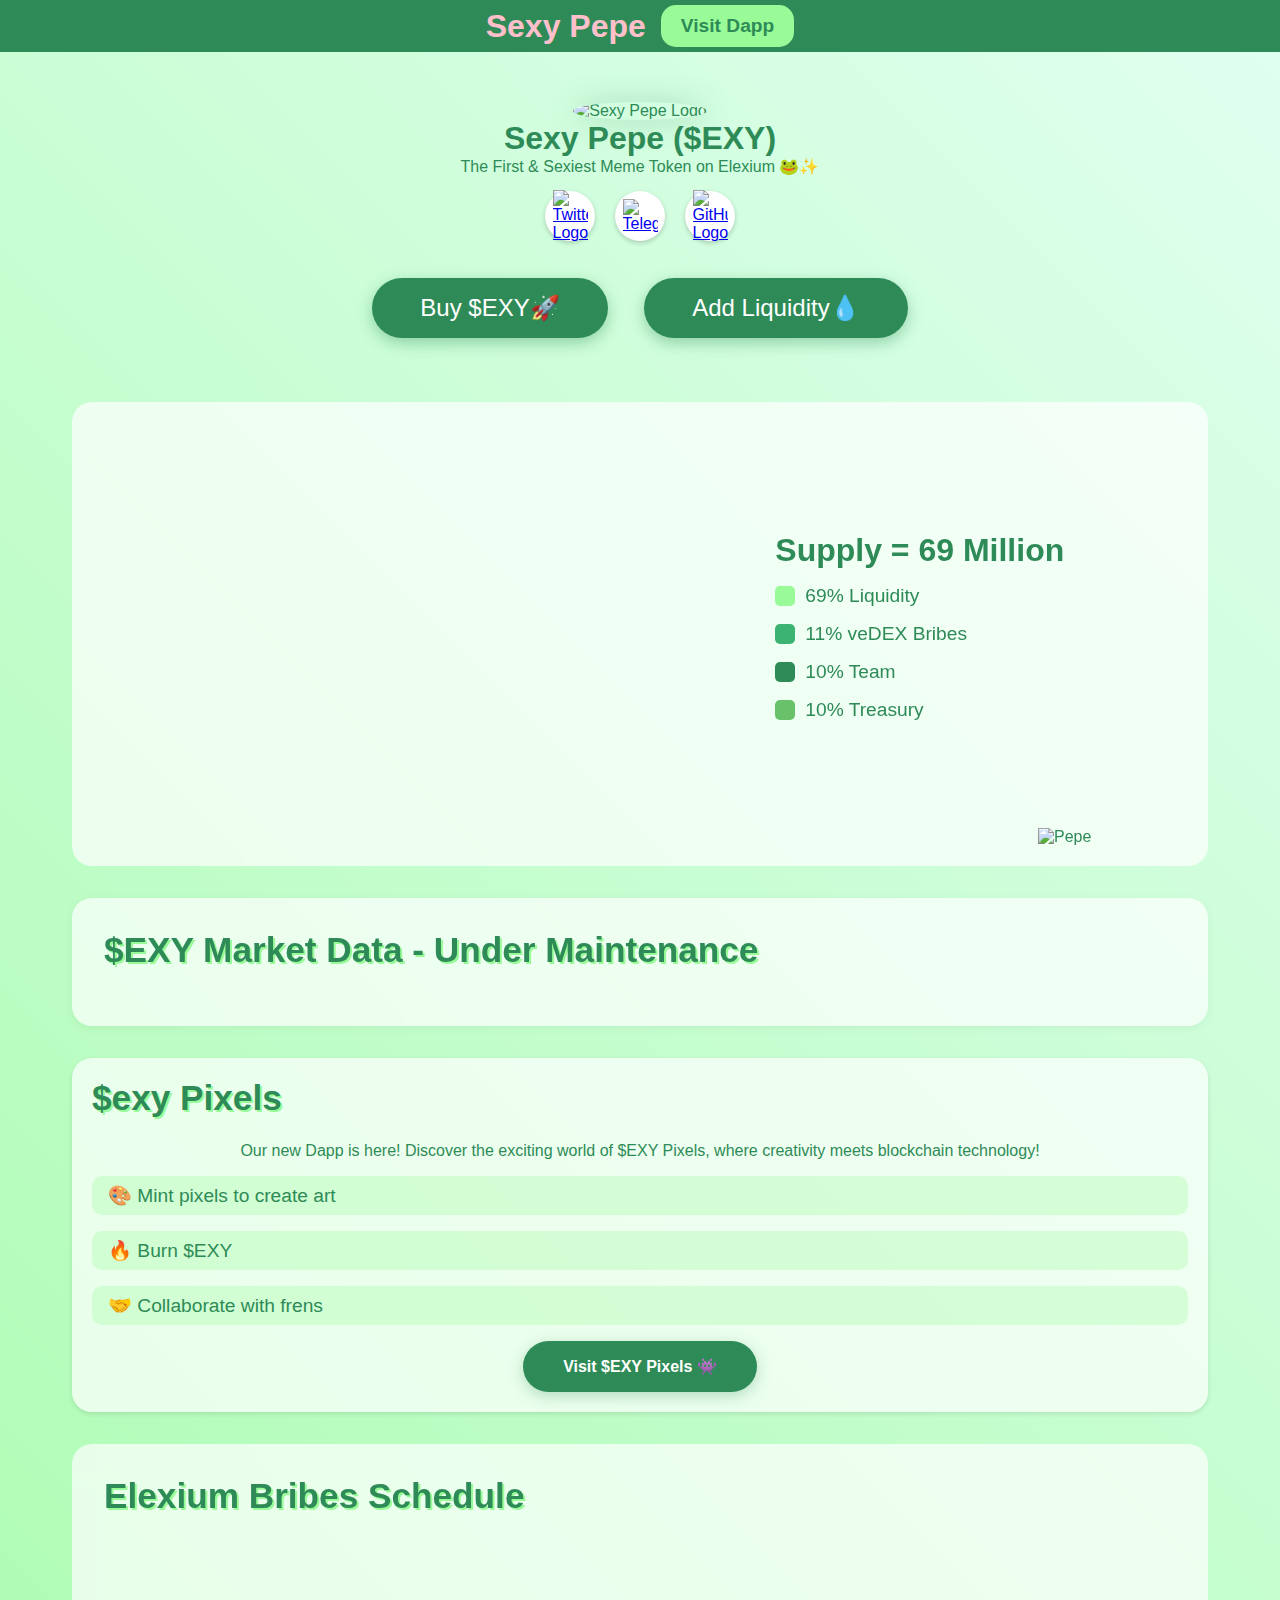
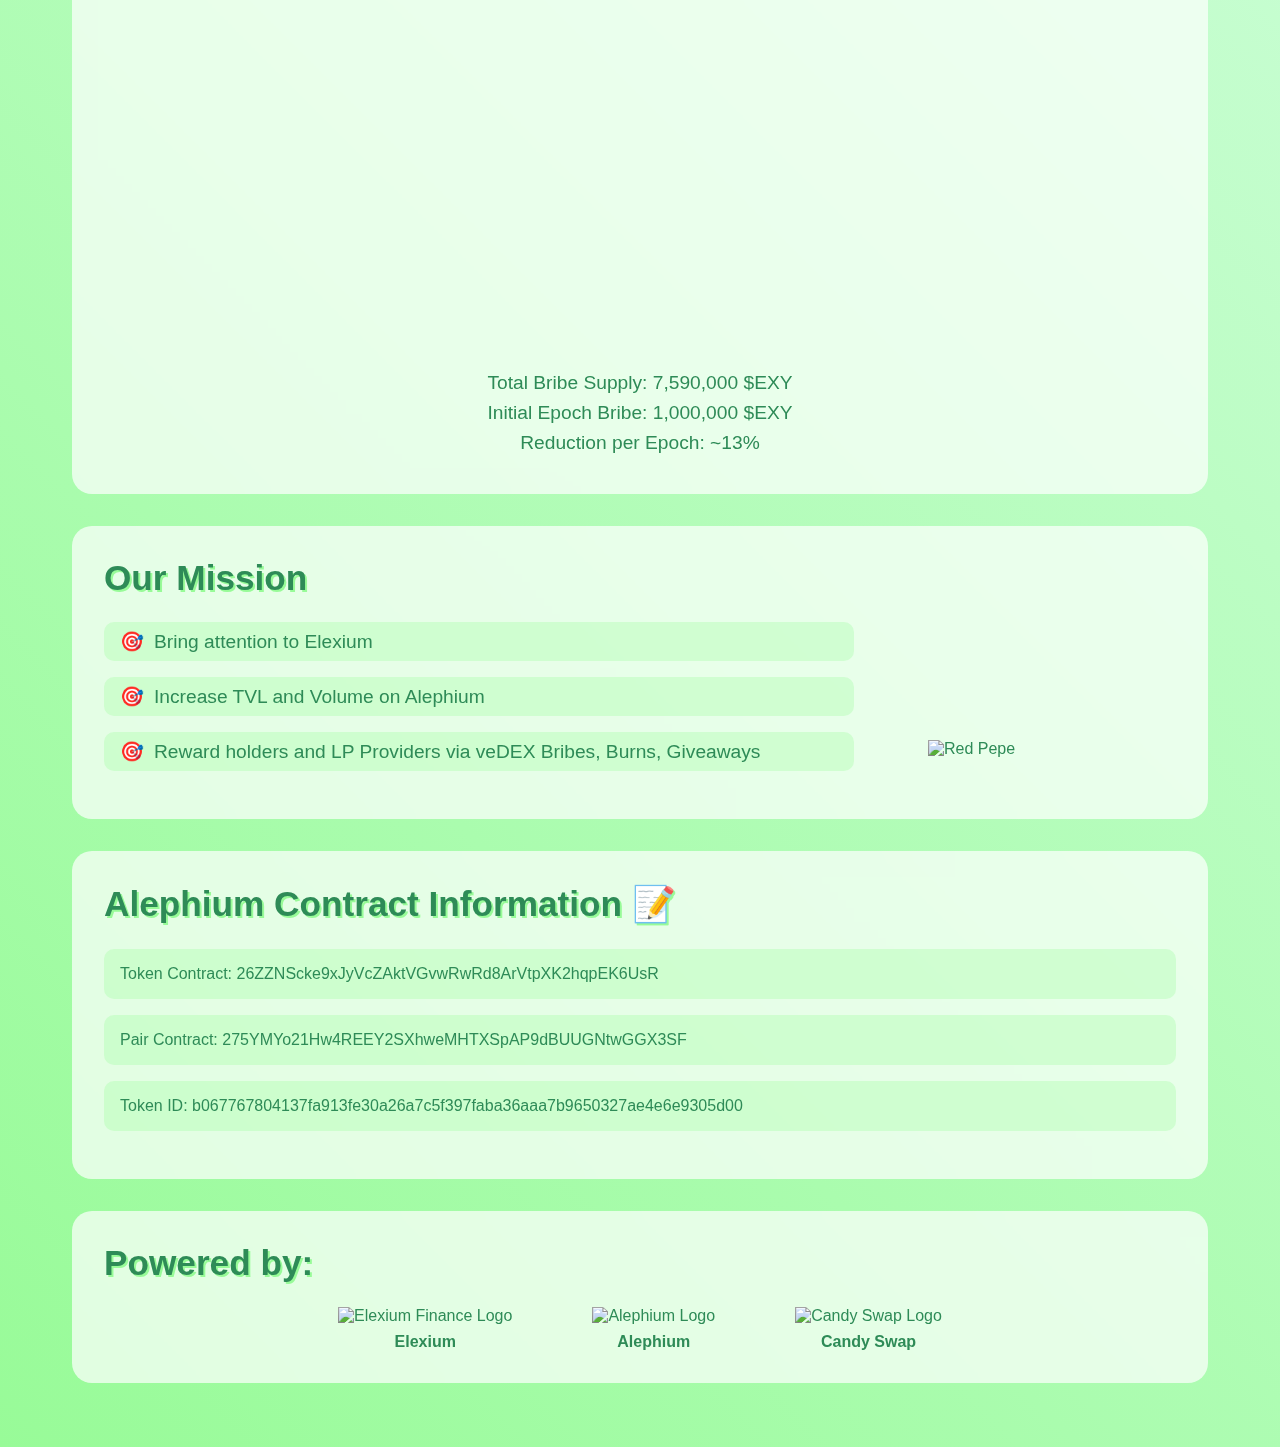
==== commit 5225db65: "Update index.html" ====
--- a/index.html
+++ b/index.html
@@ -100,7 +100,8 @@
            
 <!-- Marketcap -->
 <div class="mc-container">
-    <h2>$EXY Market Data</h2>
+    <h2>$EXY Market Data - Under Maintenance</h2>
+    <!--
     <div class="price-grid">
         <div class="price-card">
             <div class="price-label">Price in $EX</div>
@@ -124,6 +125,7 @@
             View Chart 📈
         </a>
     </div>
+-->
 </div>
 
 <div class="new-dapp">
--- a/styles.css
+++ b/styles.css
@@ -5,18 +5,25 @@
     font-family: 'Arial', sans-serif;
 }
 
+@font-face {
+    font-family: 'Genty';
+    src: url('fonts/GentyDemo-Regular.otf') format('woff2'), /* Adjust the path and format as needed */
+         url('fonts/GentyDemo-Regular.ttf') format('woff');
+    font-weight: normal;
+    font-style: normal;
+}
+
 body {
     background: linear-gradient(45deg, #98FB98, #E0FFF0);
     color: #2E8B57;
     min-height: 100vh;
 }
 
-/* Banner Style */
 .banner {
     background-color: #2E8B57;
     color: #fff;
     text-align: center;
-    padding: 10px;
+    padding: 5px;
     font-size: 1.2rem;
     font-weight: bold;
     position: fixed;
@@ -26,20 +33,49 @@
     display: flex;
     justify-content: center;
     align-items: center;
-    gap: 15px; /* Space between countdown and icons */
-}
-
-/* Style for social icons */
+    gap: 15px;
+}
+
+.visit-dapp-button {
+    display: inline-block;
+    padding: 10px 20px; /* Adjust padding as needed */
+    background-color: #98FB98; /* Button background color */
+    color: #2E8B57; /* Text color */
+    text-decoration: none; /* Remove underline */
+    border-radius: 15px; /* Rounded corners */ /* Space above the button */
+    transition: background-color 0.3s; /* Smooth transition */
+}
+
+.visit-dapp-button:hover {
+    background-color: #8ae78a; /* Darker shade on hover */
+}
+
+.social-links {
+    display: flex;
+    justify-content: center;
+    margin: 0;
+}
+
 .social-icon {
-    width: 24px; /* Adjust icon size as needed */
-    height: 24px;
-    margin-left: 8px;
-    cursor: pointer;
-    transition: transform 0.2s ease;
+    background-color: white;
+    border-radius: 50%;
+    width: 50px; /* Adjust size as needed */
+    height: 50px; /* Adjust size as needed */
+    display: flex;
+    align-items: center;
+    justify-content: center;
+    margin: 5px 10px; /* Space between icons */
+    box-shadow: 0 2px 5px rgba(0, 0, 0, 0.2);
+    transition: transform 0.2s;
 }
 
 .social-icon:hover {
     transform: scale(1.1);
+}
+
+.social-icon img {
+    width: 70%; /* Adjust size of the icon */
+    height: auto;
 }
 
 .container {
@@ -50,8 +86,8 @@
 
 .hero {
     text-align: center;
-    padding: 0 0;
-  padding-top: 50px;
+    padding-top: 50px;
+    margin: 10px 0px;
     animation: float 3s ease-in-out infinite;
 }
 
@@ -64,39 +100,50 @@
 .logo {
     width: 200px;
     height: 200px;
-    margin: 0 auto;
-    margin-top: 10px;
+    margin: 10px auto 0;
     border-radius: 50%;
     box-shadow: 0 0 30px rgba(46,139,87,0.3);
 }
 
-h1 {
-    font-size: 4rem;
-    margin: 2rem 0;
-    text-shadow: 3px 3px 0px #98FB98;
-}
-
-.tokenomics {
+h0 {
+    font-size: 2rem;
+    margin: 0;
+    color: pink;
+    padding: 0;
+}
+
+h2 {
+    text-align: left;
+    color: #2E8B57;
+    font-size: 2.2rem;
+    margin-bottom: 1.5rem;
+    text-shadow: 2px 2px 0px #98FB98;
+}
+
+.tokenomics, .bribes-section, .mission, .contracts, .powered-by {
     background: rgba(255,255,255,0.7);
     backdrop-filter: blur(10px);
     border-radius: 20px;
     padding: 2rem;
     margin: 2rem 0;
+}
+
+.tokenomics {
     display: flex;
     align-items: center;
     justify-content: space-around;
     flex-wrap: wrap;
     position: relative;
 }
-      
+
 .pepe-image {
     position: absolute;
     bottom: 20px;
     right: 20px;
     width: 150px;
     height: auto;
-    pointer-events: none;  /* Prevents image from interfering with interactions */
-    z-index: 1;  /* Ensures image stays above other content */
+    pointer-events: none;
+    z-index: 1;
 }
 
 .chart-container {
@@ -109,37 +156,150 @@
     padding: 2rem;
 }
 
-.price-container {
-            background: rgba(255, 255, 255, 0.9);
-            border-radius: 16px;
-            width: 100%;
-            max-width: 1200px;
-            height: 400px;
-            padding: 1rem;
-            margin: 2rem 0;
-            box-shadow: 0 2px 10px rgba(0, 0, 0, 0.05);
-        }
-        .loading {
-            text-align: center;
-            padding: 10px;
-            color: #4b7355;
-            font-family: Arial, sans-serif;
-        }
-
-.bribes-section {
-    background: rgba(255,255,255,0.7);
+.mc-container {
+    background: rgba(255, 255, 255, 0.7);
+    border-radius: 16px;
+    width: 100%;
+    max-width: 1200px;
+    padding: 1rem;
+    margin: 2rem 0;
+    box-shadow: 0 2px 10px rgba(0, 0, 0, 0.05);
+}
+
+.mc-container {
+    height: 200px;
+    text-align: center;
+}
+
+.mc-container {
     backdrop-filter: blur(10px);
     border-radius: 20px;
     padding: 2rem;
     margin: 2rem 0;
-}
-
-.bribes-section h2 {
-    text-align: center;
-    color: #2E8B57;
-    font-size: 2.2rem;
+    height: auto;
+}
+
+.price-grid {
+    display: grid;
+    grid-template-columns: repeat(auto-fit, minmax(200px, 1fr));
+    gap: 1rem;
     margin-bottom: 1.5rem;
-    text-shadow: 2px 2px 0px #98FB98;
+}
+
+.price-card {
+    background: rgba(152, 251, 152, 0.2);
+    padding: 1.5rem;
+    border-radius: 10px;
+    text-align: center;
+    transition: transform 0.3s ease;
+}
+
+.price-card:hover {
+    transform: translateY(-5px);
+}
+
+.price-label {
+    font-size: 1rem;
+    color: #2E8B57;
+    margin-bottom: 0.5rem;
+    font-weight: bold;
+}
+
+.price-value {
+    font-size: 1.5rem;
+    font-weight: bold;
+    color: #2E8B57;
+}
+
+.chart-button-container {
+    text-align: center;
+    margin-top: 2rem;
+}
+
+.chart-button {
+    display: inline-block;
+    padding: 1rem 2.5rem;
+    background: #2E8B57;
+    color: white;
+    text-decoration: none;
+    border-radius: 50px;
+    font-weight: bold;
+    transition: all 0.3s;
+    box-shadow: 0 4px 15px rgba(46,139,87,0.3);
+}
+
+.chart-button:hover {
+    background: #3CB371;
+    transform: translateY(-2px);
+    box-shadow: 0 6px 20px rgba(46,139,87,0.4);
+}
+
+/* New Dapp Section Styles */
+.new-dapp {
+    background: rgba(255,255,255,0.7);
+    padding: 20px; /* Padding for spacing */
+    border-radius: 20px; /* Rounded corners */
+    box-shadow: 0 2px 5px rgba(0, 0, 0, 0.1); /* Subtle shadow */
+    margin: 20px 0; /* Margin for spacing */
+    text-align: center; /* Centered text */
+}
+
+.new-dapp p {
+    font-size: 16px; /* Font size for paragraph */
+    margin-bottom: 15px; /* Space below paragraph */
+}
+
+.dapp-list li {
+    display: flex;
+    align-items: center;
+    margin: 1rem 0;
+    font-size: 1.2rem;
+    color: #2E8B57;
+    padding: 0.5rem 1rem;
+    background: rgba(152,251,152,0.3);
+    border-radius: 10px;
+    transition: transform 0.3s ease;
+}
+
+.dapp-list li:hover {
+    transform: translateX(10px);
+}
+
+
+/* ... existing styles ... */
+
+@media (max-width: 768px) {
+    .mc-container {
+        padding: 1rem;
+    }
+    
+    .price-grid {
+        grid-template-columns: 1fr 1fr;
+    }
+}
+
+@media (max-width: 480px) {
+    .price-grid {
+        grid-template-columns: 1fr;
+    }
+    
+    .price-value {
+        font-size: 1.2rem;
+    }
+}
+
+.loading {
+    text-align: center;
+    padding: 10px;
+    color: #4b7355;
+    font-family: Arial, sans-serif;
+}
+
+#marketCap {
+    font-size: 50px;
+    font-weight: bold;
+    color: #2E8B57;
+    top: 50%;
 }
 
 .chart-wrapper {
@@ -159,54 +319,10 @@
     margin: 0.5rem 0;
 }
 
-/* Mobile styles */
-@media (max-width: 768px) {
-    .social-links {
-        flex-direction: column;
-        align-items: center;
-        gap: 1rem;
-    }
-
-    .social-button {
-        width: 80%;
-        justify-content: center;
-    }
-
-    .chart-wrapper {
-        height: 300px;
-    }
-
-    .bribes-section h2 {
-        font-size: 1.8rem;
-    }
-
-    .bribes-info {
-        font-size: 1rem;
-    }
-}
-      
-.mission {
-    background: rgba(255,255,255,0.7);
-    backdrop-filter: blur(10px);
-    border-radius: 20px;
-    padding: 2rem;
-    margin: 2rem 0;
-    position: relative;
-    overflow: hidden;
-    min-height: 300px;
-}
-
 .mission-content {
     position: relative;
     z-index: 2;
     max-width: 70%;
-}
-
-.mission h2 {
-    color: #2E8B57;
-    font-size: 2.2rem;
-    margin-bottom: 1.5rem;
-    text-shadow: 2px 2px 0px #98FB98;
 }
 
 .mission-list {
@@ -256,14 +372,6 @@
     height: 20px;
     margin-right: 10px;
     border-radius: 5px;
-}
-
-.contracts {
-    background: rgba(255,255,255,0.7);
-    backdrop-filter: blur(10px);
-    border-radius: 20px;
-    padding: 2rem;
-    margin: 2rem 0;
 }
 
 .contract-item {
@@ -298,20 +406,11 @@
     box-shadow: 0 8px 20px rgba(46,139,87,0.6);
 }
 
-.powered-by {
-    background: rgba(255,255,255,0.7);
-    backdrop-filter: blur(10px);
-    border-radius: 20px;
-    padding: 2rem;
-    margin: 2rem 0;
-    text-align: center;
-}
-
 .partners {
     display: flex;
     justify-content: center;
     align-items: center;
-    gap: 3rem;
+    gap: 5rem;
     margin-top: 1rem;
 }
 
@@ -342,10 +441,9 @@
     .container {
         padding: 1rem;
     }
-  
+
     .banner {
         font-size: 1rem;
-  
     }
 
     h1 {
@@ -369,11 +467,11 @@
         flex-direction: column;
         align-items: center;
     }
-  
+
     .pepe-image {
-            width: 100px;
-            bottom: 10px;
-            right: 10px;
+        width: 100px;
+        bottom: 10px;
+        right: 10px;
     }
 
     .tokenomics-legend {
@@ -382,23 +480,15 @@
         text-align: left;
     }
 
-    .tokenomics-legend h1 {
-        font-size: 1.8rem;
-    }
-
-    .legend-item {
-        font-size: 1rem;
-    }
-  
     .mission-content {
         max-width: 100%;
     }
 
-    .mission h2 {
+    .mission h2, .tokenomics-legend h1 {
         font-size: 1.8rem;
     }
 
-    .mission-list li {
+    .mission-list li, .legend-item {
         font-size: 1rem;
     }
 
@@ -417,7 +507,7 @@
     }
 
     .partners {
-        gap: 1.5rem;
+        gap: 2.5rem;
     }
 
     .partner img {
@@ -436,9 +526,10 @@
     .contract-item {
         padding: 0.8rem;
         font-size: 0.9rem;
-        word-break: break-all;
-        white-space: normal;
-        overflow-wrap: break-word;
+    }
+
+    .chart-wrapper {
+        height: 600px;
     }
 }
 
@@ -466,8 +557,4 @@
         height: 250px;
         max-width: 280px;
     }
-
-    .tokenomics-legend h1 {
-        font-size: 1.5rem;
-    }
-}
+}
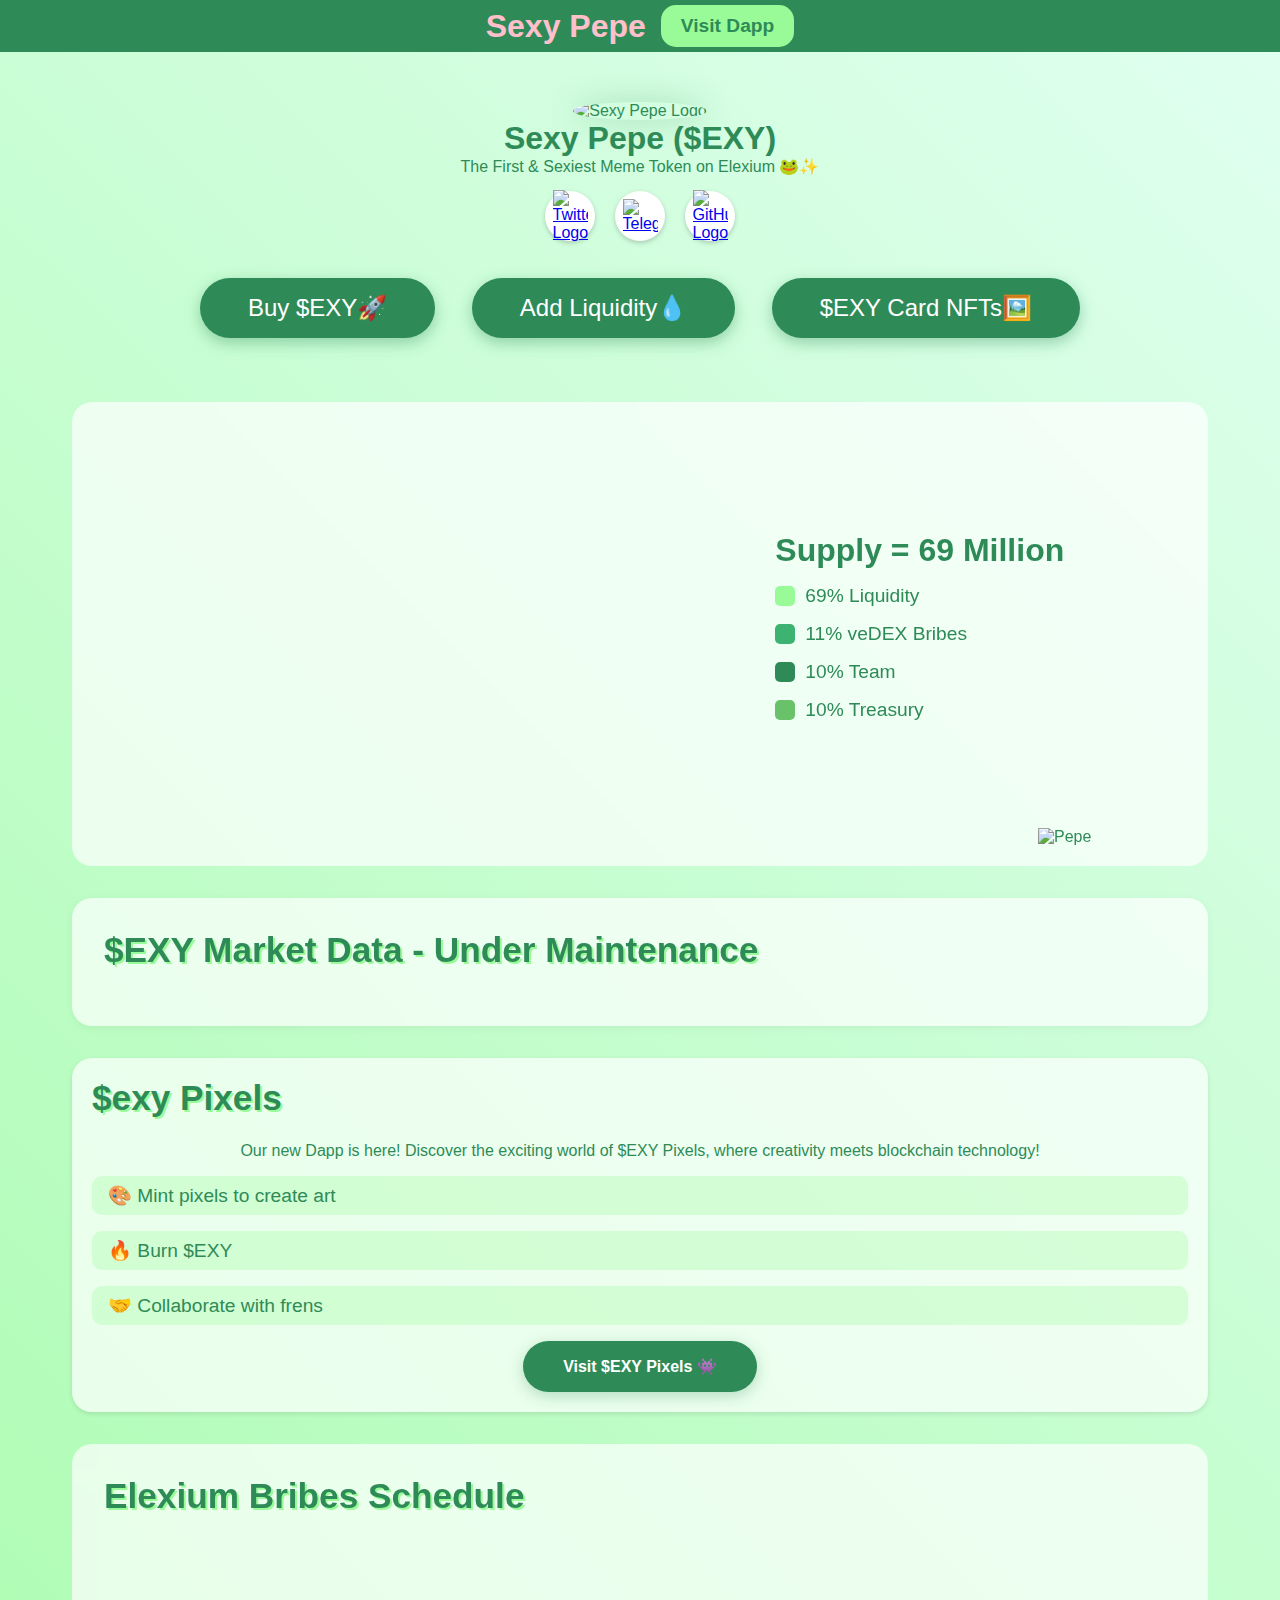
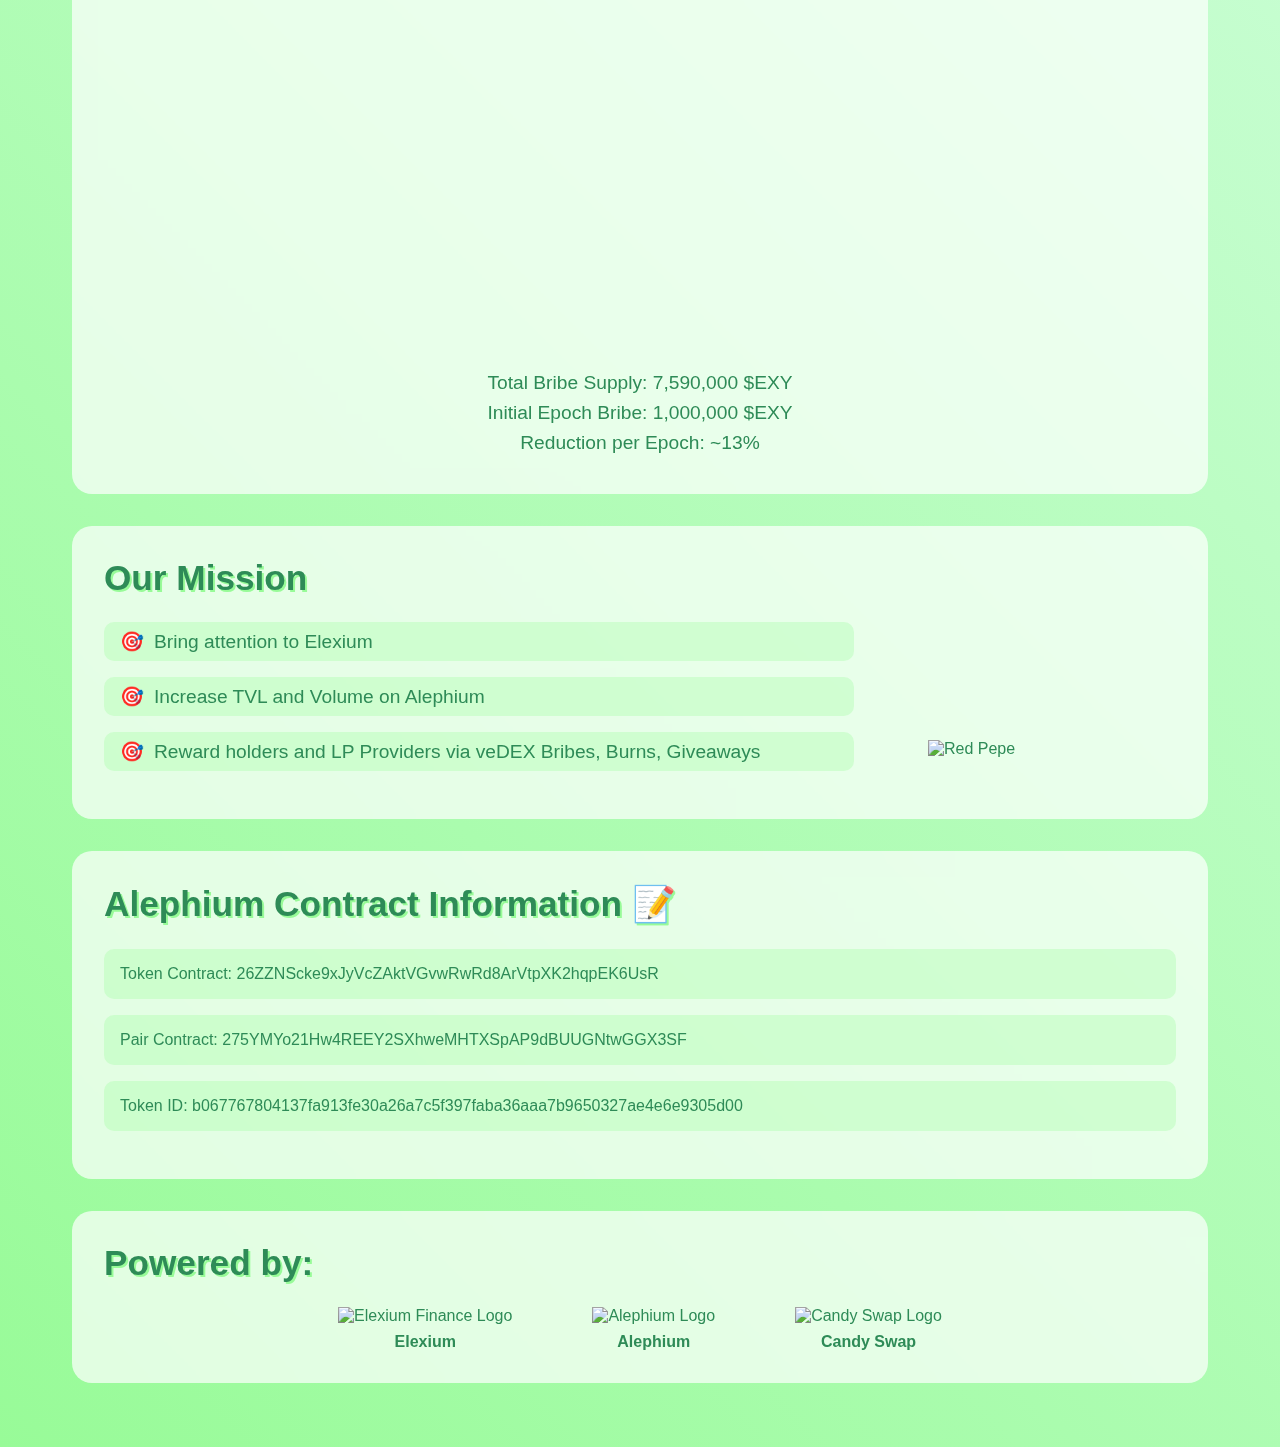
==== commit 0caa25df: "Update index.html" ====
--- a/index.html
+++ b/index.html
@@ -70,6 +70,7 @@
         <div style="text-align: center;">
             <a href="https://www.elexium.finance/swap?tokenB=26ZZNScke9xJyVcZAktVGvwRwRd8ArVtpXK2hqpEK6UsR" class="buy-button">Buy $EXY🚀</a>
             <a href="https://www.elexium.finance/liquidity/add?tokenA=26ZZNScke9xJyVcZAktVGvwRwRd8ArVtpXK2hqpEK6UsR&tokenB=28LgMeQGdvtXfsvWhpNNVx1DoSiz7TzrATv9qxMQP5is9&stable=false" class="buy-button">Add Liquidity💧</a>
+            <a href="https://alphaga.app/collections/4f46abbccec40b16b6674dc6c3f119b8e8b8beac21e9be482db3c1e5a2228900" class="buy-button">$EXY Card NFTs🖼️</a>
         </div>
 
         <div class="tokenomics">
@@ -101,7 +102,9 @@
 <!-- Marketcap -->
 <div class="mc-container">
     <h2>$EXY Market Data - Under Maintenance</h2>
-    <!--
+
+<!--
+
     <div class="price-grid">
         <div class="price-card">
             <div class="price-label">Price in $EX</div>
@@ -125,7 +128,9 @@
             View Chart 📈
         </a>
     </div>
+
 -->
+
 </div>
 
 <div class="new-dapp">
